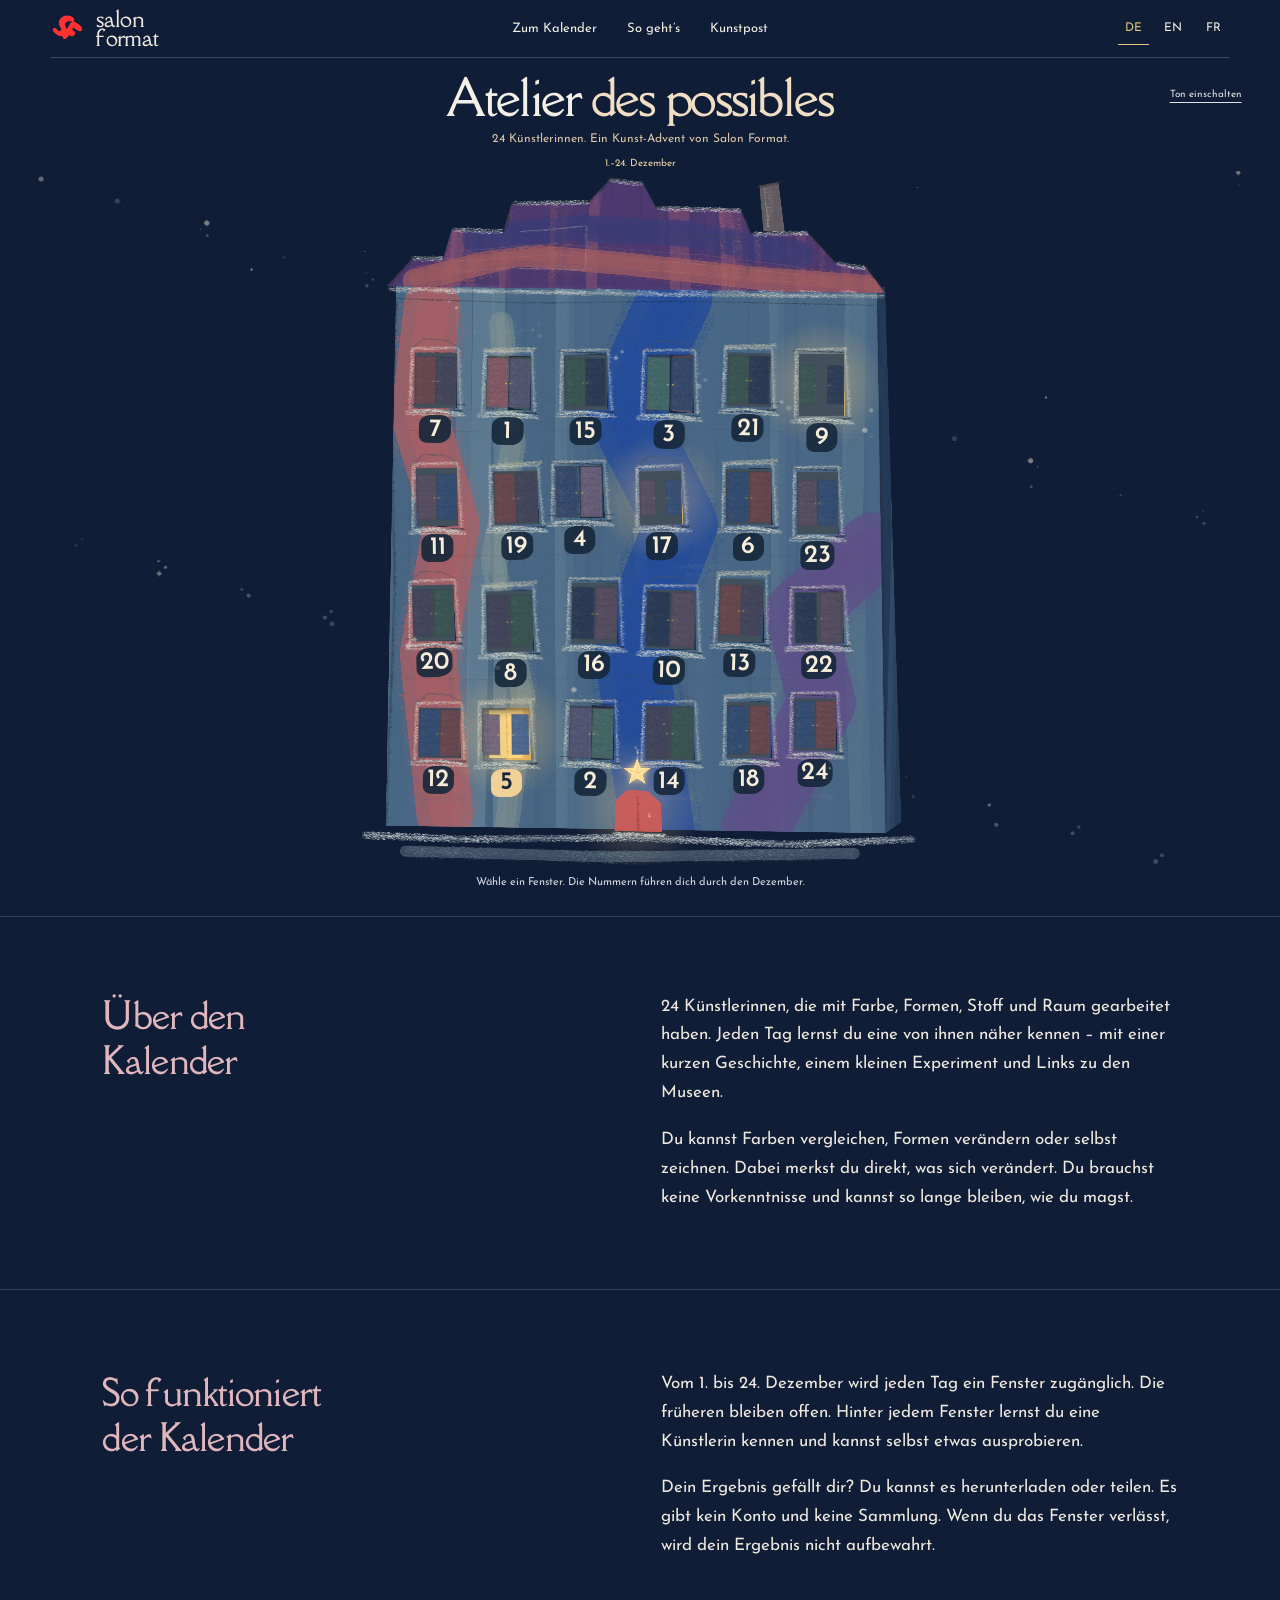
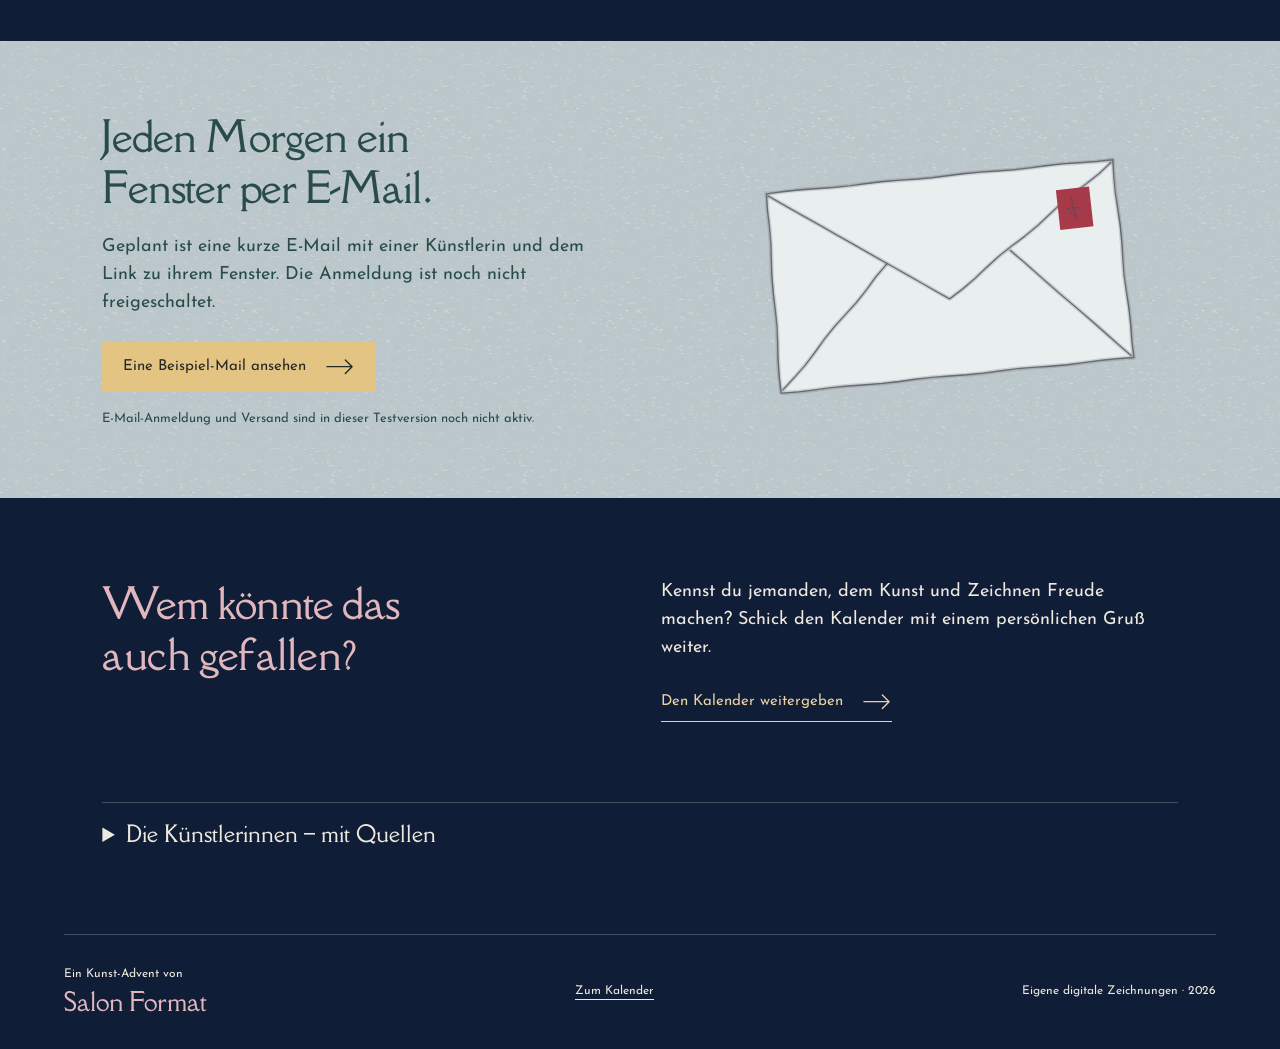
==== index.html @ 750ec4b9 "Integrate approved pastel December-night house into calendar" ====
<!doctype html>
<html lang="de"><head>
<meta charset="utf-8"><meta name="viewport" content="width=device-width,initial-scale=1">
<title>Atelier des possibles — Salon Format</title>
<meta name="description" content="24 Künstlerinnen, kurze Geschichten und kleine Experimente mit Farbe, Form und Raum. Der kostenlose Kunst-Advent von Salon Format.">
<meta property="og:type" content="website"><meta property="og:title" content="Atelier des possibles — ein Kunst-Advent von Salon Format"><meta property="og:description" content="24 Künstlerinnen, kleine Experimente und ein gezeichnetes Haus. Kostenlos und ohne Anmeldung."><meta property="og:url" content="https://salonformat.github.io/ADVENT-web/"><meta property="og:image" content="https://salonformat.github.io/ADVENT-web/assets/advent-share.png"><meta name="twitter:card" content="summary_large_image">
<meta name="theme-color" content="#101d36">
<link rel="preload" href="assets/della-respira.ttf" as="font" type="font/ttf" crossorigin>
<link rel="preload" href="assets/josefin-sans.ttf" as="font" type="font/ttf" crossorigin>
<link rel="icon" href="assets/salon-mark.png"><link rel="stylesheet" href="style.css?v=22">
<script src="artists.js?v=22" defer></script><script src="content.js?v=22" defer></script><script src="illustrations.js?v=22" defer></script><script src="exercises.js?v=22" defer></script><script src="atmosphere.js?v=22" defer></script><script src="night-house.js?v=22" defer></script><script src="app.js?v=22" defer></script>
<link rel="stylesheet" href="experience.css?v=22">
</head><body>
<a class="skip" href="#main">Zum Inhalt</a><header class="masthead"></header>
<main id="main"><noscript>Bitte aktiviere JavaScript, um die Türen zu öffnen. / Please enable JavaScript. / Veuillez activer JavaScript.</noscript></main>
<footer></footer><div class="toast" id="toast" role="status" aria-live="polite"></div>
</body></html>
---- style.css ----
@font-face{font-family:'Della Respira';src:url('assets/della-respira.ttf') format('truetype');font-display:swap;font-weight:400}@font-face{font-family:'Josefin Sans';src:url('assets/josefin-sans.ttf') format('truetype');font-display:swap;font-weight:400}@font-face{font-family:'Josefin Sans';src:url('assets/josefin-sans-semibold.ttf') format('truetype');font-display:swap;font-weight:600}
:root{--pine:#173d38;--snow:#f4f7f3;--ink:#242827;--pink:#efb8bf;--gold:#dfb856;--wine:#a73a49;--blue:#3731d4;--line:#b9cbc2;--display:'Della Respira',Georgia,serif;--sans:'Josefin Sans',sans-serif}*{box-sizing:border-box}html{scroll-behavior:smooth;scroll-padding-top:20px;scrollbar-color:var(--gold) var(--pine)}body{margin:0;background:var(--pine);color:var(--snow);font:400 18px/1.55 var(--sans)}::selection{background:var(--gold);color:var(--ink)}button,input,textarea,select{font:inherit}button,a,input,textarea,select{-webkit-tap-highlight-color:transparent}button{cursor:pointer;color:inherit;background:none;border:0}button:disabled{opacity:.35;cursor:default}a{color:inherit;text-underline-offset:5px}a:hover{text-decoration-thickness:2px}button:focus-visible,a:focus-visible,input:focus-visible,select:focus-visible,textarea:focus-visible{outline:3px solid var(--gold);outline-offset:5px}h1,h2,h3,p,figure{margin:0}h1,h2,h3{font-family:var(--display);font-weight:400}p+p{margin-top:18px}svg{display:block;max-width:100%}svg path{stroke-linecap:round;stroke-linejoin:round}[hidden]{display:none!important}.skip{position:fixed;top:-90px;z-index:9;background:var(--gold);color:var(--ink);padding:12px}.skip:focus{top:0}.masthead{margin:0 5%;padding:24px 0;display:grid;grid-template-columns:1fr auto 1fr;gap:30px;align-items:center;border-bottom:1px solid #adc4b44d}.brand{display:flex;align-items:center;gap:12px;text-decoration:none;width:max-content}.brand img{width:38px;height:40px;object-fit:contain}.brand span{font:24px/.85 var(--display);letter-spacing:-.03em}.masthead nav{display:flex;gap:30px;align-items:center}.masthead nav a{font-size:14px;text-decoration:none}.masthead nav a:hover{text-decoration:underline}.languages{justify-self:end;display:flex;gap:9px;align-items:center}.languages button{font-size:12px;padding:7px 5px;min-width:31px;border-bottom:1px solid transparent}.languages button[aria-pressed=true]{color:var(--gold);border-bottom-color:var(--gold)}.intro{max-width:1400px;margin:auto;padding:48px 7% 35px;display:grid;grid-template-columns:1.25fr 1fr;gap:12%;align-items:end}.intro h1{font-size:clamp(42px,5.5vw,77px);line-height:1.02;letter-spacing:-.035em}.intro h1 em{font-style:normal;color:var(--pink)}.subtitle{font-size:17px;margin-top:22px;color:var(--gold)}.invitation{max-width:400px;font-size:17px}.text-link{display:inline-flex;align-items:center;gap:20px;margin-top:20px;padding:8px 0;border-bottom:1px solid;text-decoration:none;font-size:15px}.text-link svg,.button svg{width:29px;fill:none;stroke:currentColor;stroke-width:1.4;flex-shrink:0}.calendar{max-width:1260px;margin:auto;padding:0 5%}.calendar-meta{display:flex;justify-content:space-between;gap:20px;font-size:13px;color:var(--snow);padding:16px 0 0}.calendar-meta p{color:var(--gold)}.house{padding-top:6px;max-width:1060px;margin:0 auto}.roof{width:100%;height:auto;position:relative;z-index:1;overflow:visible}.house-body{background:#dce7df;color:var(--ink);margin:-9px 1.55% 0;padding:26px 5% 34px;position:relative;border:1.4px solid #242827;border-radius:1px 3px 2px 1px;isolation:isolate}.house-body:before{content:'';position:absolute;inset:7px 6px;border:1px solid #2428278c;pointer-events:none;transform:rotate(.13deg);z-index:-1}.house-name{font:clamp(17px,2.5vw,29px) var(--display);width:fit-content;max-width:100%;text-align:center;margin:0 auto 35px;padding:8px 20px;color:var(--pine);border-top:1px solid var(--pine);border-bottom:1px solid var(--pine);transform:rotate(-.5deg);overflow-wrap:anywhere}.windows{display:grid;grid-template-columns:repeat(6,minmax(0,1fr));gap:30px 23px}.door{display:flex;flex-direction:column;align-items:center;text-decoration:none;min-width:0;transform:rotate(var(--tilt));color:var(--ink);padding:0 0 2px;transition:transform .3s cubic-bezier(.16,1,.3,1)}.door:hover{transform:rotate(0) translateY(-3px)}.door:focus-visible{outline-color:var(--wine);outline-offset:6px}.window-picture{display:block;position:relative;width:100%;aspect-ratio:160/180;isolation:isolate}.window-art{position:absolute;inset:16% 16% 23%;overflow:hidden;background:var(--snow)}.window-art>svg{width:100%;height:100%;object-fit:cover}.window-frame{position:absolute;inset:0;width:100%;height:100%;pointer-events:none}.door-number{display:flex;align-items:center;justify-content:center;min-width:46px;min-height:42px;padding:1px 10px;background:#fff;color:#173d38;font:600 31px/1 var(--sans);font-variant-numeric:lining-nums tabular-nums;border:1px solid var(--pine);border-radius:2px 4px 2px 3px;margin-top:2px;box-shadow:1px 2px 3px #173d3810}.door:hover .door-number{background:var(--gold)}.house-base{height:15px;margin:29px -5% -18px}.house-base>path{vector-effect:non-scaling-stroke}.house-caption{text-align:center;font-size:13px;margin:21px 0 0;color:#c8d8cd}.idea{display:grid;grid-template-columns:1fr 1.2fr;gap:12%;padding:75px 8%;max-width:1400px;margin:auto}.idea h2,.post-section h2,.share-section h2{font-size:clamp(29px,3.2vw,42px);line-height:1.25;letter-spacing:-.02em;max-width:16ch}.idea h2{color:var(--pink)}.idea>div{max-width:560px}.post-section{padding:60px 8%;display:grid;grid-template-columns:1.15fr 1fr;gap:9%;align-items:center;background:#e6ede7;color:var(--pine)}.post-section h2{max-width:20ch;margin-bottom:20px}.post-section p{max-width:510px}.post-section .small{margin-top:17px}.button{display:inline-flex;align-items:center;justify-content:center;gap:20px;padding:14px 20px;min-height:48px;background:var(--gold);color:var(--ink);font-size:15px;line-height:1.3;text-decoration:none;border:1px solid transparent;transition:background .2s}.button:hover{background:var(--pink)}.button.secondary{background:transparent;border-color:var(--pine);color:var(--pine)}.post-section .button{margin-top:25px}.post-drawing{transform:rotate(-5deg);max-width:420px;width:100%;justify-self:center;padding:10px}.share-section{display:grid;grid-template-columns:1fr 1.2fr;gap:12%;padding:70px 8%;max-width:1400px;margin:auto}.share-section h2{color:var(--pink)}.share-section>div{max-width:520px}.directory{margin:0 8% 65px;max-width:1200px}.directory summary{font:24px var(--display);cursor:pointer;padding:15px 0;border-top:1px solid #adc4b44d}.directory details>p{max-width:650px;font-size:15px;margin:20px 0}.directory ol{list-style:none;display:grid;grid-template-columns:repeat(3,minmax(0,1fr));padding:0;gap:10px 30px}.directory li a{display:flex;align-items:baseline;gap:14px;font-size:15px;text-decoration:none;padding:8px 0}.directory li span{color:var(--gold);min-width:22px}.directory li i{font-style:normal;color:var(--pink)}footer{border-top:1px solid #adc4b44d;margin:0 5%;padding:30px 0;display:flex;justify-content:space-between;gap:25px;align-items:center;font-size:12px}footer>div{flex-shrink:0}footer>div a{font:25px var(--display);text-decoration:none;color:var(--pink)}footer .independent{max-width:300px;font-size:12px;color:#ccdad1}.small{font-size:13px;line-height:1.5}.toast{position:absolute;width:1px;height:1px;overflow:hidden;clip-path:inset(50%)}#atelier,.mail-page,.share-page{background:var(--snow);color:var(--ink)}.back{display:inline-block;font-size:14px;padding:7px 0;border-bottom:1px solid;text-decoration:none;margin-bottom:32px;color:var(--pine)}.atelier-top{padding:30px 7% 40px;max-width:1400px;margin:auto}.artist-heading{display:grid;grid-template-columns:minmax(0,1fr) auto;gap:35px;align-items:center}.artist-heading h1{font-size:clamp(35px,4.9vw,65px);line-height:1.18;letter-spacing:-.03em;overflow-wrap:anywhere;max-width:20ch}.artist-date{color:var(--wine);font-size:14px;margin-bottom:14px}.day-mark{font:600 54px/1 var(--sans);color:var(--pine);font-variant-numeric:lining-nums;padding:14px;border:1px solid var(--pine);min-width:86px;min-height:86px;display:flex;align-items:center;justify-content:center}.artist-story{display:grid;grid-template-columns:1fr 1fr;gap:8%;padding:42px 8%;background:#e5ece6}.artist-story article{max-width:580px}.artist-story h2,.experiment h2{font-size:31px;line-height:1.3;margin-bottom:20px}.artist-story article>p{font-size:18px;line-height:1.6}.source-link{display:inline-block;font-size:13px;margin-top:23px;color:var(--pine)}.artist-story article .mak-note{font-size:12px;margin-top:15px;line-height:1.5;max-width:55ch}.artist-figure{align-self:center;min-width:0;max-width:520px}.artist-figure>div{width:100%}.artist-figure svg{display:block;width:100%;height:auto}.artist-figure figcaption{font-size:14px;padding-top:14px;line-height:1.45}.artist-figure figcaption span{display:block;font-size:12px;color:var(--pine);margin-top:6px}.experiment{padding:50px 8% 55px;display:grid;grid-template-columns:.8fr 1.2fr;gap:8%;max-width:1500px;margin:auto}.experiment-copy>p{max-width:460px}.experiment-copy .small{margin-top:26px;color:var(--pine)}.interactive{min-width:0}.exercise-stage{width:100%;position:relative;background:#edf2ef;overflow:hidden}.exercise-stage>svg{width:100%;height:auto}.exercise-stage svg text{pointer-events:none}.rhythm-grid,.stamp-grid{position:absolute;inset:0;display:grid;grid-template-columns:repeat(3,1fr);grid-template-rows:repeat(3,1fr)}.rhythm-grid button,.stamp-grid button{min-height:44px;background:transparent;position:relative}.rhythm-grid button:hover,.stamp-grid button:hover{background:#dfb85620}.rhythm-grid button:focus-visible,.stamp-grid button:focus-visible{outline:2px solid var(--pine);outline-offset:-4px}.stamp-grid button{cursor:crosshair}.exercise-controls{display:flex;flex-wrap:wrap;align-items:start;gap:17px 20px;margin-top:22px}.range-control{display:flex;flex-direction:column;width:100%;gap:6px;font-size:14px;line-height:1.4}.range-control>span{display:flex;justify-content:space-between;gap:10px}.range-control output{font-variant-numeric:tabular-nums}.range-control input{width:100%;accent-color:var(--pine);min-height:30px;margin:0;cursor:pointer}.select-control,.field-control{display:flex;flex-direction:column;gap:7px;flex:1 1 120px;min-width:0;font-size:14px}.select-control select,.field-control input{width:100%;min-height:43px;border:1px solid #9eafa4;background:#fff;color:var(--ink);padding:8px 10px;max-width:100%;border-radius:0;caret-color:var(--pine)}.field-control{flex-basis:100%}.check-control{display:flex;gap:10px;align-items:center;font-size:14px;line-height:1.35;min-height:35px}.check-control input{width:19px;height:19px;accent-color:var(--pine);flex-shrink:0}.swatches{display:flex;gap:13px;flex-wrap:wrap}.swatches button{background:var(--swatch);width:36px;height:36px;border:1px solid var(--ink);border-radius:50%}.swatches button[aria-pressed=true]{outline:2px solid var(--pine);outline-offset:4px}.small-button{font-size:14px;padding:9px 0;border-bottom:1px solid var(--pine);color:var(--pine);min-height:40px}.seams{display:grid;grid-template-columns:repeat(3,1fr);gap:9px 16px;width:100%}.memory-hidden{min-height:250px;aspect-ratio:4/3;display:flex;align-items:center;justify-content:center;background:var(--pine);color:var(--gold);font:80px var(--display)}.memory-question{border:0;padding:0;margin:0;width:100%;display:flex;gap:12px;flex-wrap:wrap}.memory-question legend{padding:15px 0;font-size:16px}.feedback{font-size:14px;color:var(--pine);width:100%;margin-top:10px}.room-controls{display:grid;grid-template-columns:repeat(4,1fr);width:100%;max-width:340px;gap:8px}.room-controls button{min-height:44px;border:1px solid var(--pine);background:#fff}.room-controls button[aria-pressed=true]{background:var(--gold)}.kitchen-order{width:100%}.kitchen-order>div{display:flex;align-items:center;gap:12px;padding:7px 0;border-bottom:1px solid var(--line);font-size:14px}.kitchen-order>div span{flex:1}.kitchen-order button{width:38px;height:35px;border:1px solid var(--line);color:var(--pine);font-size:19px}.story-output{padding:18px 22px;background:#fff;font:23px/1.5 var(--display);overflow-wrap:anywhere}.drawing-board{display:block;width:100%;height:auto;aspect-ratio:4/3;touch-action:none;cursor:crosshair}.line-count{font-variant-numeric:tabular-nums;font-size:14px}.result-actions{display:flex;flex-wrap:wrap;gap:12px;margin-top:28px;align-items:center}.reset-button{font-size:13px;text-decoration:underline;text-underline-offset:5px;min-height:40px;padding:4px 0;color:var(--pine)}.work-status{font-size:14px;line-height:1.5;min-height:22px;margin-top:15px;color:var(--wine)}.share-fallback{padding-top:18px;border-top:1px solid var(--line);font-size:14px}.share-fallback input{display:block;width:100%;padding:10px;background:#fff;border:1px solid var(--line);font-size:13px;margin-top:15px;color:var(--pine)}.atelier-end{margin:0 8%;padding:25px 0 40px;border-top:1px solid var(--line);display:flex;align-items:center;justify-content:space-between;gap:20px;font-size:14px;color:var(--pine)}.mail-page,.share-page{padding:35px 8% 65px;min-height:70vh}.mail-page>h1,.share-page>h1{font-size:clamp(34px,4vw,52px);line-height:1.2;max-width:21ch;margin-bottom:25px}.mail-paper{max-width:640px;margin:35px auto;padding:40px;background:white;border:1px solid var(--line)}.mail-brand{font:25px var(--display);color:var(--pine)}.mail-date{font-size:13px;color:var(--wine);margin-top:23px}.mail-paper h2{font-size:30px;line-height:1.3;margin:20px 0}.mail-art{max-width:280px;margin:25px auto}.mail-art svg{width:100%;height:auto}.mail-paper .button{margin:25px 0}.mail-paper .small{border-top:1px solid var(--line);padding-top:20px;margin-top:25px}.flow-note{max-width:640px;margin:20px auto}.share-form{max-width:680px;margin-top:30px}.share-form label{display:block;margin-bottom:10px}.share-form textarea{display:block;width:100%;min-height:180px;resize:vertical;padding:18px;background:#fff;border:1px solid var(--line);border-radius:0;caret-color:var(--pine);color:var(--ink)}.share-form .button{margin-top:22px}.share-form .small{margin-top:18px}
@media(min-width:1600px){.intro{padding-top:60px}.windows{gap:36px 30px}}
@media(max-width:950px){.masthead{gap:20px}.masthead nav{gap:20px}.intro{gap:8%;padding-left:6%;padding-right:6%}.intro h1{font-size:58px}.windows{gap:22px 16px}.house-body{padding-left:4%;padding-right:4%}.house-name{margin-bottom:26px}.door-number{font-size:29px;min-height:40px;min-width:43px}.artist-story,.experiment{gap:6%;padding-left:6%;padding-right:6%}.artist-story h2,.experiment h2{font-size:28px}.idea,.share-section{gap:8%;padding-left:7%;padding-right:7%}.directory ol{grid-template-columns:repeat(2,minmax(0,1fr))}.artist-heading h1{font-size:47px}}
@media(max-width:650px){body{font-size:17px}.masthead{margin:0 5%;padding:21px 0;grid-template-columns:1fr auto;gap:18px}.masthead nav{grid-column:1/-1;grid-row:2;justify-content:space-between;gap:15px}.masthead nav a{font-size:14px}.languages{grid-column:2;grid-row:1}.brand span{font-size:22px}.brand img{width:32px;height:34px}.intro{padding:34px 6% 22px;grid-template-columns:1fr;gap:23px}.intro h1{font-size:49px;line-height:1.06}.subtitle{font-size:16px;line-height:1.5;margin-top:18px}.invitation{font-size:16px;max-width:100%}.text-link{font-size:14px;margin-top:14px}.calendar{padding:0 3%}.calendar-meta{padding:15px 3% 8px;flex-direction:column;gap:4px;font-size:12px}.house-body{padding:20px 4% 25px;margin-top:-6px}.house-name{font-size:18px;padding:8px 7px;margin-bottom:27px}.windows{grid-template-columns:repeat(4,minmax(0,1fr));gap:23px 14px}.door-number{font-size:29px;min-width:43px;min-height:40px;padding:2px 7px}.window-picture{aspect-ratio:150/180}.house-body:before{inset:5px 4px}.house-caption{font-size:12px;margin:20px 6% 0}.house-base{margin-top:25px}.idea,.share-section,.post-section{grid-template-columns:1fr;padding:43px 7%;gap:26px}.idea h2,.post-section h2,.share-section h2{font-size:31px;max-width:20ch}.post-drawing{width:76%;max-width:300px}.directory{margin:0 7% 45px}.directory summary{font-size:21px;line-height:1.4}.directory ol{grid-template-columns:1fr;gap:2px}.directory li a{font-size:15px}.directory li span{font-size:14px}footer{align-items:start;flex-wrap:wrap;padding:25px 0;font-size:12px;gap:20px}footer .independent{max-width:100%}.atelier-top{padding:25px 7% 30px}.artist-heading{gap:20px;align-items:start}.artist-heading h1{font-size:35px;line-height:1.2}.artist-date{font-size:12px;line-height:1.5;margin-bottom:12px}.day-mark{font-size:30px;min-width:51px;min-height:51px;padding:8px}.back{margin-bottom:28px;font-size:13px}.artist-story{grid-template-columns:1fr;padding:32px 7%;gap:29px}.artist-story h2,.experiment h2{font-size:27px}.artist-story article>p{font-size:17px;line-height:1.6}.artist-figure{max-width:430px;width:100%;justify-self:center}.artist-figure figcaption{font-size:13px}.experiment{grid-template-columns:1fr;padding:35px 7%;gap:28px}.experiment-copy .small{margin-top:18px}.result-actions{gap:12px}.result-actions .button{flex:1 1 130px;font-size:14px;padding:13px 12px;min-height:48px}.reset-button{flex-basis:100%;text-align:left}.seams{gap:6px 12px}.seams .check-control{font-size:13px}.atelier-end{margin:0 7%;font-size:13px;gap:15px}.artist-story :focus-visible,.experiment :focus-visible,.mail-page :focus-visible,.share-page :focus-visible{outline-color:var(--pine)}.mail-page,.share-page{padding:26px 7% 45px}.mail-page>h1,.share-page>h1{font-size:33px}.mail-paper{padding:25px 22px}.mail-paper h2{font-size:27px}.mail-paper p{font-size:16px}.mail-paper .small,.flow-note.small{font-size:12px}.flow-note{font-size:15px}.small{font-size:13px}}
@media(max-width:360px){.windows{gap:20px 8px}.door-number{min-width:39px;font-size:27px}.intro h1{font-size:44px}.house-name{font-size:16px}.artist-heading{gap:12px}.artist-heading h1{font-size:31px}}
@media(prefers-reduced-motion:reduce){html{scroll-behavior:auto}*,*:before,*:after{transition:none!important;animation:none!important}}

.preview-toggle{display:inline-block;font-size:12px;margin-top:12px;color:#e1c87d}.preview-controls{display:flex;flex-wrap:wrap;align-items:center;gap:12px 24px;padding:16px 0;font-size:13px;color:var(--gold)}.preview-controls label{display:flex;align-items:center;gap:12px}.preview-controls select{padding:6px 10px;background:var(--snow);color:var(--pine);border:1px solid var(--gold)}.door.locked:hover{transform:rotate(var(--tilt))}.door.locked .door-number{background:#eaf0e9}.window-light{position:absolute;width:6px;height:6px;bottom:11%;left:48%;background:var(--gold);border:1px solid #72552d;border-radius:50%}.door.available:hover .window-art{box-shadow:0 5px 14px #dfb85670}.door.opened .window-art{background:#f8edc8}.source-details{margin-top:24px;font-size:14px;color:var(--pine)}.source-details summary{cursor:pointer;text-decoration:underline;text-underline-offset:5px}.source-details p{margin-top:14px}.source-details .source-link{margin-top:12px}.why{padding-bottom:15px}.masthead nav{flex-wrap:wrap}.house-name:before,.house-name:after{content:'✧';font-size:.7em;color:#7e5d25;display:inline-block;margin:0 10px}.available .door-number{border-bottom:3px solid #a57a34}

::view-transition-old(root){animation:atelier-out .16s ease-in both}::view-transition-new(root){animation:atelier-in .42s cubic-bezier(.16,1,.3,1) both}@keyframes atelier-out{to{opacity:0}}@keyframes atelier-in{from{opacity:0;clip-path:inset(2% 0 0)}to{opacity:1;clip-path:inset(0)}}

.artist-story{display:block;padding-top:32px;padding-bottom:32px}.artist-story article{max-width:76ch}.artist-story article>p{max-width:70ch}.drawing-credit{color:var(--pine);margin-top:12px;max-width:60ch}.experiment{padding-top:40px}

.house-name:before,.house-name:after{content:none}
---- experience.css ----
/* The winter paper theatre: original linework, a single inhabited house, a quiet night. */
:root{--night:#142f34;--pine:#173d38;--snow:#f3f3ea;--night-text:#e9e9df;--gold:#e4c17d;--pink:#d6b0bc}
body{background:var(--night);color:var(--night-text)}.masthead{position:relative;z-index:3;padding:20px 0;margin:0 4%;border-bottom-color:#bdcdc22b;grid-template-columns:1fr auto 1fr}.brand img{width:33px;height:35px}.brand span{font-size:22px}.masthead nav a{font-size:13px}.languages button{font-size:12px}.experience-cover{position:relative;display:grid;grid-template-columns:minmax(270px,.8fr) minmax(0,1.55fr);align-items:center;max-width:1600px;margin:0 auto;min-height:calc(100svh - 83px);padding:14px 4% 25px;isolation:isolate}.experience-cover:before{content:'';position:absolute;inset:0 -4vw;z-index:-2;pointer-events:none;background:radial-gradient(ellipse at 72% 66%,#788b6b24 0,transparent 58%),linear-gradient(180deg,#142f34,#142f34 70%,#1b393c)}.intro{display:block;margin:0;padding:0 0 0 4%;align-self:center;max-width:430px;position:relative;z-index:2}.intro h1{font-size:clamp(43px,4.7vw,72px);line-height:1.15;letter-spacing:-.035em}.intro h1 em{color:var(--pink)}.subtitle{font-size:17px;line-height:1.5;color:var(--gold);max-width:26ch;margin-top:25px}.invitation{font-size:16px;line-height:1.65;max-width:30ch;margin-top:25px}.intro .text-link{font-size:14px;color:var(--snow);gap:15px;line-height:1.4;margin-top:24px;padding-bottom:10px}.cover-note{font-size:11px;line-height:1.6;color:#bacdc6;margin-top:22px!important;max-width:30ch}.cover-controls{display:flex;flex-wrap:wrap;gap:12px 20px;margin-top:52px}.cover-controls button{font-size:11px;padding:8px 0;text-decoration:underline;text-underline-offset:5px;color:#c5d5ca;min-height:36px}.cover-controls button:hover{color:var(--gold)}.calendar{width:100%;padding:0;max-width:none;margin:0;min-width:0;position:relative}.calendar-meta{font-size:11px;justify-content:center;gap:13px;padding:5px 10px 0;position:relative;z-index:2;flex-wrap:wrap}.calendar-meta span{color:var(--gold)}.calendar-meta p{color:#c5d4ca;max-width:40ch}.scene-stage{position:relative;isolation:isolate;padding:25px 11% 50px;perspective:1600px;overflow:clip;min-height:490px}.night-sky{position:absolute;inset:0;z-index:-3;pointer-events:none}.sky-ornaments{width:100%;height:100%;object-fit:contain}.house-plane{position:relative;z-index:0;transform-origin:50% 75%;transition:transform .75s cubic-bezier(.16,1,.3,1)}.house{width:100%;max-width:560px;padding:0;margin:0 auto;filter:drop-shadow(12px 20px 18px #041e2760)}.roof{height:auto;position:relative;z-index:2}.house-body{background:#d9e2d9;padding:13px 5.5% 0;margin:-10px 1.55% 0;box-shadow:inset 12px 0 20px #173d3817,inset -4px 0 0 #81988b;overflow:visible}.house-body:before{inset:5px 5px 0;z-index:-1;border-color:#243f3777}.house-name{font-size:clamp(15px,1.55vw,22px);line-height:1.4;padding:5px 7px;margin-bottom:20px;letter-spacing:-.025em;max-width:100%;border-color:#294d4470}.windows{grid-template-columns:repeat(6,minmax(0,1fr));gap:15px 14px}.door{transition:transform .3s ease;perspective:500px;padding-bottom:1px}.door:hover{transform:rotate(0)}.window-picture{aspect-ratio:160/175;perspective:450px}.window-recess{position:absolute;inset:15% 15% 23%;display:block;background:#e9bd73;box-shadow:inset 3px 4px 5px #3b332c80;perspective:450px;overflow:visible}.window-art{inset:0;background:radial-gradient(ellipse at 50% 75%,#f2d79e,#bd8b57);overflow:hidden;box-shadow:inset 0 2px 7px #34372d70}.window-art>svg{width:100%;height:100%;object-fit:cover}.shutter{position:absolute;top:0;bottom:0;width:50%;display:block;backface-visibility:hidden;transition:transform .65s cubic-bezier(.16,1,.3,1);transform-style:preserve-3d;z-index:2}.shutter svg{height:100%;width:100%}.shutter-left{left:0;transform-origin:0 50%}.shutter-right{right:0;transform-origin:100% 50%}.door.available:hover .shutter-left,.door.available:focus-visible .shutter-left{transform:rotateY(-24deg)}.door.available:hover .shutter-right,.door.available:focus-visible .shutter-right{transform:rotateY(24deg)}.door.opened .shutter-left{transform:rotateY(-108deg)}.door.opened .shutter-right{transform:rotateY(108deg)}.door.opened:hover .shutter-left{transform:rotateY(-112deg)}.door.opened:hover .shutter-right{transform:rotateY(112deg)}.door.available:hover .window-art{box-shadow:inset 0 2px 6px #34372d50}.door-number{font-size:26px;line-height:1;min-width:36px;min-height:32px;padding:2px 6px;background:#edf0e7;margin-top:0;border-color:#315147;border-width:.8px;box-shadow:none}.door.locked .door-number{background:#dce5dc;color:#315147}.door.available .door-number{border-bottom:2px solid #ae8650}.door.today .door-number{background:#e8c88c;color:#203a34;border-color:#203a34}.door:hover .door-number{background:#e8c88c}.house-entrance{width:100%;height:auto;margin-top:12px}.house-base{height:7px;margin:0 -5% -3px;width:110%;max-width:110%}.house-caption{font-size:11px;line-height:1.4;margin:0 11%;color:#c0d1c6;text-align:center}.winter-ground{position:absolute;bottom:14px;left:0;right:0;height:90px;z-index:-1;pointer-events:none}.winter-ground svg{width:100%;height:100%}.winter-tree{position:absolute;z-index:1;bottom:18px;left:1.5%;width:18%;max-width:128px;height:auto;pointer-events:none;filter:drop-shadow(4px 7px 4px #172e3140)}.snowfall{position:absolute;inset:0;width:100%;height:100%;pointer-events:none;z-index:2;opacity:.65}.preview-toggle{display:block;width:max-content;margin:16px auto 0;font-size:10px;color:#bdcfc4}.preview-controls{justify-content:center;font-size:11px;padding:12px 6% 0;gap:8px 17px;margin:0}.preview-controls select{min-height:30px;font-size:12px;padding:3px 8px;background:#cfded3}.preview-controls strong{font-weight:400;color:#e8c88c}.idea{padding:80px 8%;border-top:1px solid #adc4b42b;gap:12%}.idea.why{padding-top:76px;padding-bottom:76px}.idea h2{font-size:36px;max-width:14ch}.idea p{font-size:17px;line-height:1.7}.post-section{background:#dce5db;padding-top:70px;padding-bottom:70px}.share-section{padding-top:80px;padding-bottom:80px}.directory{margin-bottom:70px}.directory summary{font-size:22px}.artist-story{background:#e2e8df;padding:30px 7%}.artist-story article{max-width:76ch}.artist-story h2{font-size:27px;margin-bottom:14px}.artist-story article>p{font-size:17px;line-height:1.7}.atelier-top{padding-top:24px;padding-bottom:29px}.artist-heading h1{font-size:clamp(35px,4.7vw,64px)}.artist-date{font-size:12px}.day-mark{font-size:42px;min-height:68px;min-width:68px}.experiment{padding:42px 7% 52px;grid-template-columns:.8fr 1.2fr;gap:9%}.experiment h2{font-size:29px}.exercise-stage{border:1px solid #98ad9d66;background:#edf1e9}.source-details{margin-top:17px}.entrance-layer{position:fixed;inset:0;z-index:100;pointer-events:none;isolation:isolate}.entrance-shade{position:absolute;inset:0;background:#102c32f5;opacity:0}.entrance-window{position:absolute;transform-origin:center;perspective:500px;background:#e8c88c;box-shadow:0 12px 40px #091e2960;border:1px solid #d6bd87}.entrance-art{position:absolute;inset:0;overflow:hidden}.entrance-art svg{width:100%;height:100%;object-fit:cover}.entering-room{cursor:progress}.entering-room .scene-stage{pointer-events:none}::view-transition-old(root),::view-transition-new(root){animation:none}
@media(min-width:1500px){.house{max-width:610px}.scene-stage{padding-top:20px;padding-bottom:65px}.intro{max-width:470px}.intro h1{font-size:77px}.winter-tree{max-width:145px}.experience-cover{padding-top:20px;padding-bottom:35px}}
@media(min-width:901px) and (max-height:800px){.house{max-width:470px}.scene-stage{padding-top:10px;padding-bottom:43px}.house-name{margin-bottom:13px;font-size:17px}.windows{gap:10px 13px}.door-number{font-size:24px;min-height:28px;min-width:32px}.house-body{padding-top:10px}.experience-cover{padding-top:12px;padding-bottom:18px}.cover-controls{margin-top:30px}.winter-tree{max-width:100px}.calendar-meta{font-size:10px}.intro h1{font-size:clamp(43px,4.6vw,64px)}}
@media(max-width:1100px) and (min-width:901px){.experience-cover{grid-template-columns:.85fr 1.4fr;padding-left:3%;padding-right:3%}.intro{padding-left:3%}.intro h1{font-size:48px}.scene-stage{padding-left:7%;padding-right:7%}.windows{gap:12px 9px}.door-number{font-size:24px}.house-name{font-size:17px}.invitation{font-size:15px}.cover-note{font-size:10px}.winter-tree{left:0;width:16%}}
@media(max-width:900px){.experience-cover{display:block;padding:35px 0 25px;min-height:0}.intro{padding:0 7%;max-width:650px;margin:0 auto}.intro h1{font-size:clamp(44px,7.8vw,67px);line-height:1.1}.intro h1 br{display:none}.intro h1 em{display:block}.subtitle{max-width:100%;margin-top:20px;font-size:16px}.invitation{max-width:43ch;margin-top:17px;font-size:16px;line-height:1.6}.intro .text-link{margin-top:16px}.cover-note{max-width:100%;margin-top:15px!important}.cover-controls{margin-top:18px;gap:20px}.calendar{margin-top:30px}.calendar-meta{font-size:11px;padding:0 7%;justify-content:flex-start;gap:6px 15px;max-width:650px;margin:auto}.scene-stage{padding:12px 10% 50px;max-width:760px;margin:auto;min-height:0}.house{max-width:540px}.house-name{font-size:20px}.winter-tree{max-width:115px;left:2%}.preview-controls{padding-top:16px}.idea,.idea.why{padding:50px 7%;gap:28px}.idea h2{font-size:32px}.idea p{font-size:16px}.house-caption{margin:0 8%;font-size:11px}.masthead nav{gap:22px}.masthead nav a{font-size:12px}.experiment{gap:7%}}
@media(max-width:650px){.masthead{padding:18px 0;gap:18px;grid-template-columns:1fr auto}.masthead nav{margin-top:4px;justify-content:flex-start;gap:24px}.masthead nav a{font-size:12px}.brand span{font-size:21px}.experience-cover{padding-top:29px}.intro h1{font-size:45px;max-width:12ch;line-height:1.1}.subtitle{font-size:15px;max-width:28ch}.invitation{font-size:15px;margin-top:17px}.cover-controls{gap:22px;margin-top:16px}.cover-controls button{font-size:11px}.calendar{margin-top:27px}.calendar-meta{font-size:10px;gap:4px;flex-direction:column}.scene-stage{padding:8px 6.5% 43px}.house{max-width:440px}.house-name{font-size:17px;padding:5px 0;margin-bottom:18px}.house-body{padding:14px 4.5% 0;margin-top:-6px}.windows{grid-template-columns:repeat(4,minmax(0,1fr));gap:18px 14px}.window-picture{aspect-ratio:160/165}.door-number{font-size:27px;min-width:36px;min-height:32px;margin-top:1px}.house-entrance{margin-top:14px}.house-caption{font-size:10px;max-width:32ch;margin:0 auto}.winter-tree{left:0;width:16%;max-width:75px;bottom:16px}.winter-ground{height:67px;bottom:12px}.sky-ornaments{object-fit:cover;opacity:.75}.snowfall{opacity:.5}.preview-toggle{margin-top:15px;font-size:10px}.preview-controls{gap:8px 15px;padding:15px 7% 0}.idea,.idea.why{display:block;padding:44px 7%}.idea h2{font-size:29px;max-width:100%;margin-bottom:24px}.idea p{font-size:16px}.post-section,.share-section{padding:44px 7%}.post-section h2,.share-section h2{font-size:29px}.directory{margin-bottom:45px}.artist-heading h1{font-size:35px}.day-mark{font-size:30px;min-height:49px;min-width:49px}.artist-story{padding:27px 7%}.artist-story h2{font-size:25px}.artist-story article>p{font-size:16px;line-height:1.7}.experiment{display:grid;grid-template-columns:1fr;padding:31px 7% 42px;gap:26px}.experiment-copy>p{font-size:16px}.experiment h2{font-size:26px}.source-details{font-size:13px}.atelier-top{padding:24px 7% 28px}.drawing-credit{font-size:11px}.result-actions{margin-top:20px}.back{margin-bottom:24px}}
@media(max-width:360px){.intro h1{font-size:40px}.scene-stage{padding-left:5%;padding-right:5%}.windows{gap:17px 10px}.house-name{font-size:15px}.door-number{font-size:25px}}
@media(prefers-reduced-motion:reduce){.house-plane,.shutter{transition:none!important}.snowfall{opacity:.25}.door.available:hover .shutter-left,.door.available:focus-visible .shutter-left,.door.available:hover .shutter-right,.door.available:focus-visible .shutter-right{transform:none}.door.opened .shutter-left{transform:rotateY(-108deg)}.door.opened .shutter-right{transform:rotateY(108deg)}}.motion-paused .house-plane,.motion-paused .shutter{transition:none}.motion-paused .door:hover{transform:rotate(var(--tilt))}
/* Two slow invitations at the current day, then a steady lit plaque. */
.door.today .door-number{animation:today-light 1.8s ease-in-out 2}@keyframes today-light{0%,100%{background:#e8c88c}50%{background:#fff1cb}}.motion-paused .door.today .door-number{animation:none}@media(prefers-reduced-motion:reduce){.door.today .door-number{animation:none}}
.experience-cover:before{left:0;right:0}.door.locked .window-art{background:#263e3b}.door.locked .window-recess{background:#263e3b}
@media(min-width:901px) and (max-height:800px){.house{max-width:450px}.window-picture{aspect-ratio:160/135}.house-name{line-height:1.1;padding:4px 5px;margin-bottom:13px}.house-entrance{height:30px;margin-top:10px}.scene-stage{padding-top:0;padding-bottom:31px}.house-body{padding-top:10px}.calendar-meta{padding-top:0}.experience-cover{padding-top:9px;padding-bottom:14px}.cover-controls{margin-top:25px}.intro .invitation{margin-top:22px}.intro .subtitle{margin-top:20px}}

.facade-star{position:absolute;top:-2px;width:25px;height:48px;pointer-events:none}.star-left{left:9%}.star-right{right:9%;height:40px}@media(max-width:650px){.facade-star{width:20px;height:43px;top:-1px}.star-left{left:7%}.star-right{right:7%;height:37px}}
/* One facade, three continuous folds. The colour is part of the paper architecture. */
.scene-stage{perspective:1500px;overflow:visible}.house-plane{transform:perspective(1500px) rotateY(-5deg) rotateX(2deg);transform-origin:50% 70%}.house{filter:drop-shadow(18px 24px 14px #071d2b70)}.house-body{background:#e4e9df;box-shadow:inset -4px 0 0 #83958b;padding-left:4%;padding-right:4%}.windows{display:grid;grid-template-columns:repeat(3,minmax(0,1fr));gap:0;perspective:1100px;position:relative}.facade-leaf{position:relative;min-width:0;background:#e4e9df;transform-style:preserve-3d;padding:7px 7px 12px}.leaf-0{transform:rotateY(-10deg);transform-origin:right center;border-right:1px solid #50695788}.leaf-1{background:#e9ece4;box-shadow:inset 4px 0 9px #1838311a}.leaf-2{transform:rotateY(12deg);transform-origin:left center;border-left:1px solid #50695788;box-shadow:inset 7px 0 11px #18383119}.leaf-windows{display:grid;grid-template-columns:repeat(2,minmax(0,1fr));gap:16px 13px;position:relative;z-index:1}.facade-wash{position:absolute;inset:0;width:100%;height:100%;z-index:0;pointer-events:none}.window-recess{inset:15% 15% 23%;background:#e9bd73}.shutter svg{filter:none}.door-number{background:#f5f5ec;color:#193e33!important;border-color:#315147!important;font-size:26px}.door.today .door-number{background:#ebc984}.door.locked .door-number{color:#315147!important}.window-picture{aspect-ratio:160/180}.house-name{background:#edf0e6;position:relative;padding-left:12px;padding-right:12px}.house-entrance{margin-top:7px}.winter-ground{height:85px;left:7%;right:7%;bottom:18px}.scene-stage:after{content:'';position:absolute;left:17%;right:15%;bottom:42px;height:28px;background:#071e29;filter:blur(18px);opacity:.35;z-index:-1}.entrance-window{overflow:visible;transform-style:preserve-3d}.entrance-art{border:1px solid #aeb9a9;backface-visibility:hidden}.room-wing{position:absolute;top:0;height:100%;width:32%;background:#e0e6db;border:1px solid #879c89;backface-visibility:hidden}.room-left{right:100%;transform-origin:right center;background:linear-gradient(90deg,#b9c7b8,#e8e9db)}.room-right{left:100%;transform-origin:left center;background:linear-gradient(90deg,#e3e4d5,#a6b8aa)}.room-floor{position:absolute;top:100%;left:-15%;width:130%;height:35%;transform-origin:center top;background:#d7c3b6;border:1px solid #8f9e8c;backface-visibility:hidden}.entrance-window>.shutter{z-index:3}.facade-star{z-index:3}.calendar-meta,.house-caption,.preview-controls,.preview-toggle{position:relative;z-index:3}
@media(min-width:901px) and (max-height:800px){.house{max-width:450px}.window-picture{aspect-ratio:160/155}.leaf-windows{gap:10px 9px}.facade-leaf{padding:4px 5px 7px}.door-number{font-size:24px}.house-name{margin-bottom:8px}.house-entrance{height:27px;margin-top:6px}.scene-stage{padding-bottom:28px}.house-body{padding-top:8px}}
@media(max-width:900px){.house-plane{transform:perspective(1500px) rotateY(-3deg)}.leaf-windows{gap:16px 13px}}
@media(max-width:650px){.scene-stage{overflow:clip;padding-left:6%;padding-right:6%}.windows{grid-template-columns:repeat(4,minmax(0,1fr));gap:17px 13px;background:#e3e8de}.facade-leaf,.leaf-windows{display:contents}.facade-wash{display:none}.windows:before{content:'';position:absolute;inset:0;background:linear-gradient(90deg,#d5a5b3 0 25%,#e3e8de 25% 50%,#3847ac 50% 75%,#e3e8de 75%);opacity:.6;z-index:0;pointer-events:none}.door{position:relative;z-index:1}.window-picture{aspect-ratio:160/180}.door-number{font-size:27px}.house-body{padding-left:4.5%;padding-right:4.5%}.house-plane{transform:none}.house{filter:drop-shadow(8px 14px 10px #071d2b60)}.winter-ground{left:0;right:0;bottom:17px;height:55px}.scene-stage:after{bottom:40px}.house-name{margin-bottom:17px}}
@media(prefers-reduced-motion:reduce){.house-plane{transform:none}}

.mobile-facade-wash{display:none}@media(max-width:650px){.windows:before{content:none}.mobile-facade-wash{display:block;position:absolute;inset:0;width:100%;height:100%;z-index:0;pointer-events:none}}
/* Keep the paper object in view in the desktop app's narrow side panel. */
@media(min-width:651px) and (max-width:900px){.experience-cover{display:grid;grid-template-columns:minmax(210px,.8fr) minmax(0,1.5fr);gap:10px;align-items:center;padding:20px 4% 25px;min-height:calc(100svh - 79px)}.intro{padding:0;max-width:100%;margin:0}.intro h1{font-size:42px;line-height:1.13}.intro h1 br{display:block}.intro h1 em{display:block}.intro .subtitle{font-size:14px;line-height:1.5;margin-top:20px;max-width:23ch}.intro .invitation{font-size:14px;line-height:1.6;margin-top:20px;max-width:25ch}.intro .text-link{font-size:12px;gap:10px;line-height:1.45;margin-top:18px}.intro .text-link svg{width:23px}.cover-note{font-size:10px;margin-top:17px!important}.cover-controls{gap:5px 16px;margin-top:25px}.cover-controls button{font-size:10px}.calendar{margin-top:0}.calendar-meta{font-size:9px;line-height:1.5;padding:0;justify-content:center;max-width:100%;gap:3px 10px}.scene-stage{padding:0 2% 25px}.house{max-width:440px}.house-name{font-size:15px;padding:4px 7px;line-height:1.1;margin-bottom:8px}.house-body{padding-top:9px}.leaf-windows{gap:11px 7px}.facade-leaf{padding:4px 4px 7px}.window-picture{aspect-ratio:160/160}.door-number{font-size:24px;min-width:31px;min-height:29px;padding:2px 4px}.house-entrance{height:28px;margin-top:7px}.house-caption{font-size:10px;margin:0 4%;max-width:100%}.winter-ground{left:0;right:0;height:55px;bottom:17px}.facade-star{width:19px;height:37px}.star-right{height:32px}.preview-controls{font-size:10px;padding:12px 0 0;gap:7px 10px}.preview-toggle{font-size:10px;margin-top:12px}}
/* The opened paper object remains the setting for its text and activity. */
.atelier-setting{background:var(--night);padding:26px 4% 55px;overflow:clip}.atelier-setting #atelier{position:relative;max-width:1250px;margin:0 auto;background:#edf0e7;box-shadow:12px 20px 30px #061e2855;isolation:isolate}.atelier-setting #atelier:before,.atelier-setting #atelier:after{content:'';position:absolute;top:9px;bottom:9px;width:16px;background:#bfcbbc;border:1px solid #879b89;z-index:-1}.atelier-setting #atelier:before{right:100%;transform:skewY(-18deg);transform-origin:right}.atelier-setting #atelier:after{left:100%;transform:skewY(18deg);transform-origin:left}.atelier-top{padding:24px 4% 22px}.atelier-top .back{margin-bottom:18px}.artist-heading h1{font-size:clamp(30px,3.6vw,49px)}.artist-date{margin-bottom:10px}.day-mark{font-size:34px;min-height:55px;min-width:55px}.room-content{display:grid;grid-template-columns:minmax(0,.85fr) minmax(0,1.15fr);grid-template-rows:auto 1fr;gap:25px 6%;padding:26px 4% 35px;border-top:1px solid #b5c4b8}.room-content .artist-story{grid-column:1;grid-row:1;background:transparent;padding:0}.room-content .artist-story h2{font-size:25px}.room-content .artist-story article>p{font-size:16px;line-height:1.65}.room-content .experiment{display:contents}.room-content .experiment-copy{grid-column:1;grid-row:2;align-self:start}.room-content .experiment-copy h2{font-size:23px;margin-bottom:15px}.room-content .experiment-copy>p{font-size:16px;line-height:1.6}.room-content .experiment-copy .small{font-size:11px;margin-top:19px}.room-content .interactive{grid-column:2;grid-row:1/3;align-self:start}.room-content .source-details{font-size:12px}.room-content .artist-story .mak-note{font-size:11px}.room-content .exercise-stage{background:#e7ece1}.room-content .result-actions .button{font-size:13px;padding:12px 15px;min-height:43px}.atelier-end{margin-left:4%;margin-right:4%}.room-handoff .interactive{animation:room-tools-in .7s ease both}@keyframes room-tools-in{from{opacity:.4}to{opacity:1}}
.intro h1{font-size:clamp(57px,6.1vw,88px);line-height:1.04;letter-spacing:-.04em}.intro h1 em{display:block}.intro{max-width:460px}.intro .subtitle{margin-top:30px}.intro .invitation{margin-top:24px}
@media(min-width:1500px){.intro h1{font-size:90px}.intro{max-width:490px}}
@media(min-width:901px) and (max-height:800px){.intro h1{font-size:clamp(56px,5.7vw,77px)}.intro .subtitle{margin-top:24px}.intro .invitation{margin-top:19px}.cover-controls{margin-top:21px}}
@media(min-width:651px) and (max-width:900px){.intro h1{font-size:54px;line-height:1.03}.intro .subtitle{margin-top:23px}.intro .invitation{margin-top:18px}.atelier-setting{padding-left:3%;padding-right:3%}.room-content{gap:24px 5%}.room-content .artist-story h2{font-size:23px}.room-content .artist-story article>p,.room-content .experiment-copy>p{font-size:15px}.artist-heading h1{font-size:36px}.room-content .result-actions{gap:10px}.room-content .result-actions .button{padding:11px;font-size:12px}.room-content .result-actions .reset-button{font-size:12px}}
@media(max-width:650px){.intro h1{font-size:clamp(49px,13.8vw,69px);line-height:1.03;max-width:100%}.intro .subtitle{margin-top:24px}.intro .invitation{margin-top:18px}.atelier-setting{padding:18px 4% 35px}.atelier-setting #atelier:before,.atelier-setting #atelier:after{width:8px}.atelier-top{padding:20px 6% 24px}.artist-heading h1{font-size:31px;line-height:1.15}.artist-heading{gap:15px}.day-mark{min-width:42px;min-height:42px;font-size:27px}.room-content{display:block;padding:25px 6% 30px}.room-content .artist-story article>p{font-size:15px}.room-content .experiment{display:block;margin-top:26px;padding:0}.room-content .experiment-copy>p{font-size:15px}.room-content .interactive{margin-top:25px}.room-content .result-actions .button{flex:1 1 110px}.atelier-end{margin:0 6%;font-size:12px}.atelier-top .back{font-size:12px;margin-bottom:20px}.room-handoff .interactive{animation:none}}
@media(prefers-reduced-motion:reduce){.room-handoff .interactive{animation:none}}
/* Persistent atelier: wall text and live working surface inhabit one drawn room. */
.atelier-setting{padding:17px 3% 35px;perspective:1400px}.atelier-setting #atelier{background:transparent;max-width:1370px;min-height:calc(100svh - 120px);box-shadow:none;padding:30px 5% 65px}.atelier-setting #atelier:before,.atelier-setting #atelier:after{content:none}.atelier-interior{position:absolute;inset:0;width:100%;height:100%;z-index:-1;pointer-events:none}.atelier-top{padding:8px 2% 24px}.atelier-top .back{margin-bottom:17px}.room-content{padding:20px 2% 30px;border:0;gap:28px 7%}.room-content .artist-story{background:#eef1e6;padding:20px 22px;align-self:start;box-shadow:2px 5px 8px #18383115}.room-content .artist-story h2{font-size:24px}.room-content .artist-story article>p{font-size:15px}.room-content .experiment-copy{padding:0 10px}.room-content .interactive{padding-top:0}.room-content .exercise-stage{border:0;box-shadow:3px 8px 13px #2b3a3026;background:#f0f2e8}.room-content .drawing-credit{font-size:10px}.room-content .result-actions{gap:10px;margin-top:20px}.room-content .result-actions .button{background:#254f45;color:#f3f3ea;border-color:#254f45}.room-content .result-actions .button.secondary{background:#e8ebe0;color:#254f45}.atelier-end{margin:0 2%;padding-top:18px;padding-bottom:15px;border-top-color:#76907e}.artist-heading h1{font-size:clamp(32px,4vw,54px);line-height:1.1}.artist-date{font-size:11px}.room-content .experiment-copy h2{font-size:25px}.day-mark{background:#e5e9df}
@media(min-width:651px) and (max-width:900px){.atelier-setting{padding:14px 2% 30px}.atelier-setting #atelier{padding:27px 5% 55px}.room-content{gap:23px 5%;padding-top:12px}.room-content .artist-story{padding:15px}.room-content .artist-story h2{font-size:21px}.room-content .artist-story article>p,.room-content .experiment-copy>p{font-size:14px}.room-content .experiment-copy{padding:0 5px}.artist-heading h1{font-size:35px}.atelier-top{padding-bottom:15px}.room-content .result-actions .button{font-size:12px}}
@media(max-width:650px){.atelier-setting{padding:12px 2% 25px}.atelier-setting #atelier{padding:20px 5% 50px}.atelier-top{padding:7px 2% 22px}.artist-heading h1{font-size:30px}.room-content{padding:14px 2% 23px}.room-content .artist-story{padding:17px}.room-content .artist-story h2{font-size:23px}.room-content .artist-story article>p{font-size:15px}.room-content .experiment-copy{padding:0 5px}.room-content .experiment-copy h2{font-size:24px}.room-content .interactive{margin-top:21px}.atelier-end{margin:0 2%}.atelier-interior{opacity:1}.day-mark{font-size:26px}.artist-heading{gap:12px}}
@media(min-width:651px) and (max-height:800px){.atelier-setting #atelier{padding-top:18px;padding-bottom:40px}.atelier-top{padding-bottom:13px}.atelier-top .back{margin-bottom:10px}.artist-date{margin-bottom:6px}.room-content{padding-top:13px}.room-content .exercise-stage{max-width:min(100%,calc((100svh - 390px)*1.3333));margin:0 auto}.room-content .result-actions{margin-top:16px}.room-content .work-status{margin-top:8px;min-height:14px}}

.atelier-interior{height:calc(100% - var(--atelier-floor-depth,110px))}.atelier-floor{position:absolute;left:0;bottom:0;width:100%;height:var(--atelier-floor-depth,110px);z-index:-1;pointer-events:none}
#artist-title:focus{outline:none}#artist-title:focus-visible{outline:none}
/* The house is the main experience; the title introduces it rather than sharing its stage. */
.experience-cover{display:block;padding:25px 4% 45px;max-width:1600px;min-height:0}.intro{display:grid;grid-template-columns:1.1fr 1fr;grid-template-rows:auto auto;gap:18px 10%;max-width:1210px;width:100%;margin:0 auto;padding:18px 3% 30px;align-items:end}.intro>div:first-child{grid-row:1/3;min-width:0}.intro h1{font-size:clamp(55px,5.5vw,83px);line-height:1.05;max-width:none}.intro h1 br{display:block}.intro h1 em{display:block}.intro .subtitle{font-size:17px;max-width:38ch;margin-top:20px}.intro .invitation{font-size:16px;line-height:1.6;max-width:39ch;margin-top:0}.intro .text-link{font-size:14px;margin-top:17px}.intro .cover-note{font-size:11px;max-width:100%;margin-top:17px!important}.cover-controls{grid-column:2;grid-row:2;margin:0;gap:18px}.cover-controls button{font-size:11px}.calendar{margin:10px auto 0;max-width:1300px}.calendar-meta{font-size:12px;justify-content:center;gap:15px;padding:5px 4% 0}.scene-stage{padding:18px 15% 66px;max-width:none;margin:0;min-height:0}.house{max-width:820px;width:100%}.house-body{padding-top:22px;padding-left:4%;padding-right:4%}.house-name{font-size:28px;line-height:1.25;padding:7px 18px;margin-bottom:23px}.facade-leaf{padding:10px 10px 15px}.leaf-windows{gap:25px 19px}.window-picture{aspect-ratio:160/180}.door-number{font-size:34px;min-width:48px;min-height:41px;padding:3px 8px}.house-entrance{height:auto;margin-top:14px}.facade-star{width:32px;height:62px}.star-right{height:54px}.winter-ground{left:8%;right:8%;bottom:28px;height:100px}.scene-stage:after{bottom:64px}.house-caption{font-size:13px;margin:0 auto;max-width:50ch}.preview-controls{font-size:12px;padding-top:19px}.preview-toggle{font-size:11px;margin-top:18px}
@media(min-width:651px) and (max-width:900px){.experience-cover{padding-top:22px;padding-left:4%;padding-right:4%}.intro{grid-template-columns:1.1fr 1fr;padding:10px 2% 25px;gap:15px 7%}.intro h1{font-size:54px}.intro .subtitle{font-size:15px;margin-top:17px}.intro .invitation{font-size:14px;max-width:100%}.intro .text-link{font-size:12px}.intro .cover-note{font-size:10px}.cover-controls{gap:16px}.calendar{margin-top:15px}.calendar-meta{font-size:11px;max-width:100%;justify-content:center}.scene-stage{padding:12px 6% 54px}.house{max-width:720px}.house-name{font-size:25px;margin-bottom:20px;padding:6px 14px}.house-body{padding-top:20px}.leaf-windows{gap:20px 14px}.facade-leaf{padding:7px 8px 12px}.door-number{font-size:31px;min-width:43px;min-height:38px}.window-picture{aspect-ratio:160/180}.house-entrance{height:auto;margin-top:12px}.facade-star{width:28px;height:55px}.star-right{height:47px}.house-caption{font-size:12px;max-width:42ch}.winter-ground{left:0;right:0;height:80px;bottom:23px}}
@media(max-width:650px){.experience-cover{padding:22px 0 30px}.intro{display:block;padding:0 7% 18px;width:100%}.intro h1{font-size:clamp(46px,12.5vw,64px);line-height:1.03}.intro .subtitle{font-size:15px;line-height:1.5;max-width:30ch;margin-top:17px}.intro .invitation{font-size:14px;line-height:1.55;margin-top:17px;max-width:100%}.intro .text-link{font-size:13px;margin-top:14px}.intro .cover-note{font-size:10px;margin-top:13px!important}.cover-controls{display:flex;margin-top:12px;gap:22px}.cover-controls button{font-size:10px}.calendar{margin-top:14px}.calendar-meta{font-size:10px;padding:0 7%;gap:4px;justify-content:flex-start}.scene-stage{padding:9px 3% 39px;overflow:clip}.house{max-width:none}.house-body{padding:15px 4.5% 0}.house-name{font-size:18px;line-height:1.3;margin-bottom:20px;padding:5px 8px}.windows{gap:20px 15px}.window-picture{aspect-ratio:160/180}.door-number{font-size:29px;min-width:39px;min-height:35px;padding:2px 6px}.house-entrance{margin-top:15px;height:auto}.facade-star{width:22px;height:44px}.star-right{height:38px}.winter-ground{left:0;right:0;bottom:16px;height:55px}.house-caption{font-size:10px;max-width:32ch;margin:0 auto}.preview-controls{font-size:11px;padding-top:15px}.preview-toggle{font-size:10px;margin-top:15px}}

.facade-star{transform-origin:50% 0;animation:paper-star-sway 5.5s ease-in-out infinite alternate;animation-play-state:paused}.star-right{animation-delay:-2.4s;animation-duration:6.8s}.atmosphere-playing .facade-star{animation-play-state:running}@keyframes paper-star-sway{from{transform:rotate(-5deg)}to{transform:rotate(5deg)}}.scene-stage .door.today .door-number{animation:none}@media(prefers-reduced-motion:reduce){.facade-star{animation:none!important}}.motion-paused .facade-star{animation-play-state:paused!important}

.door.locked .door-number{background:#f5f5ec}

/* The entire calendar occupies the first screen, sized to the available height. */
body[data-view="home"] .masthead{padding:10px 0}.experience-cover{padding:8px 3% 25px}.intro{display:flex;align-items:center;justify-content:space-between;gap:16px;padding:5px 0 8px;max-width:1300px}.intro>div:first-child{display:flex;align-items:baseline;gap:24px}.intro h1{font-size:clamp(27px,3vw,43px);line-height:1.12;white-space:nowrap}.intro h1 br{display:none}.intro h1 em{display:inline}.intro h1 em:before{content:' '}.intro .subtitle{font-size:13px;line-height:1.4;margin:0;max-width:25ch}.intro .invitation{display:none}.cover-controls{margin:0;flex-shrink:0;gap:15px}.cover-controls button{font-size:10px;min-height:32px}.calendar{margin:0 auto;max-width:1400px}.calendar-meta{padding:0;gap:12px;font-size:10px;line-height:1.4}.calendar-meta p{margin:0}.scene-stage{padding:4px 0 20px;overflow:clip}.house{max-width:none}.house-plane{transform:none}.house-body{padding-top:10px}.house-name{font-size:23px;line-height:1.15;margin-bottom:10px;padding:4px 10px}.facade-leaf{padding:4px 7px 7px}.leaf-windows{gap:9px 12px}.window-picture{aspect-ratio:160/110}.door-number{font-size:27px;min-width:38px;min-height:32px;padding:2px 5px}.house-entrance{height:32px;margin-top:7px}.facade-star{width:23px;height:43px}.star-right{height:37px}.house-caption{font-size:10px;line-height:1.4}.winter-ground{bottom:8px;height:55px}.scene-stage:after{bottom:18px}.preview-controls{padding-top:12px;font-size:10px}
@media(max-width:650px){body[data-view="home"] .masthead{padding:8px 0;gap:8px}.masthead nav{margin-top:0;gap:20px}.masthead .brand img{width:25px;height:28px}.masthead .brand span{font-size:17px}.experience-cover{padding:6px 2% 22px}.intro{display:block;padding:3px 4% 6px}.intro>div:first-child{display:block}.intro h1{font-size:clamp(25px,7vw,36px)}.intro .subtitle{font-size:11px;max-width:100%;margin-top:5px}.cover-controls{margin-top:3px;gap:20px}.cover-controls button{font-size:10px;min-height:27px;padding:3px 0}.calendar-meta{display:flex;flex-direction:row;justify-content:center;gap:7px;padding:0 4%;font-size:9px}.calendar-meta p{max-width:28ch}.scene-stage{padding:4px 0 17px}.house-body{padding:9px 4% 0}.house-name{font-size:17px;margin-bottom:10px}.windows{gap:8px 11px}.window-picture{aspect-ratio:160/95}.door-number{font-size:25px;min-width:33px;min-height:29px}.house-entrance{height:27px;margin-top:7px}.house-caption{font-size:9px;max-width:100%}.facade-star{width:18px;height:35px}.star-right{height:30px}}

/* The ceiling has a fixed architectural depth, independent of story length. */
.atelier-setting #atelier{--ceiling-depth:48px;padding-top:calc(var(--ceiling-depth) + 22px)}.atelier-ceiling{position:absolute;top:0;left:0;width:100%;height:var(--ceiling-depth);z-index:-1;pointer-events:none}.atelier-interior{top:var(--ceiling-depth);height:calc(100% - var(--atelier-floor-depth,110px) - var(--ceiling-depth))}.atelier-top{padding-top:0}.atelier-top .back{margin-bottom:20px}.artist-date{line-height:1.5}.artist-heading>div{min-width:0}.artist-heading h1{overflow-wrap:break-word}
@media(max-width:650px){.atelier-setting #atelier{--ceiling-depth:30px;padding-top:48px}.atelier-top .back{margin-bottom:18px}}
@media(max-width:650px) and (max-height:740px){.windows{grid-template-columns:repeat(6,minmax(0,1fr));gap:7px 7px}.window-picture{aspect-ratio:160/150}.door-number{font-size:23px;min-width:29px;min-height:27px;padding:2px 3px}.house-name{font-size:16px}.house-body{padding-left:3%;padding-right:3%}.intro .subtitle{font-size:10px}.calendar-meta p{max-width:30ch}}

.intro{position:relative;display:block;text-align:center;padding:4px 100px 9px}.intro>div:first-child{display:block}.intro h1{font-size:clamp(27px,3.1vw,44px);letter-spacing:-.025em}.intro .subtitle{font-size:12px;max-width:none;margin:6px 0 0;line-height:1.4}.cover-controls{position:absolute;right:0;top:12px;display:block;margin:0}.cover-controls button{font-size:10px}.calendar-meta{font-size:10px}
@media(max-width:650px){.intro{padding:5px 3% 8px}.intro h1{font-size:clamp(25px,7.1vw,36px)}.intro .subtitle{font-size:11px;margin-top:5px}.cover-controls{position:static;margin-top:3px}.cover-controls button{min-height:24px;padding:3px 0}.calendar-meta{font-size:9px}}

.snowfall{opacity:.9}@media(prefers-reduced-motion:reduce){.snowfall{opacity:.4}}

/* Authored window-to-room passage: retain the selected frame until it leaves the viewport. */
.passage-layer{overflow:hidden}.passage-camera{position:absolute;transform-origin:50% 50%;perspective:700px;background:var(--passage-wall);isolation:isolate;box-shadow:inset 0 0 9px #192b3370}.passage-frame{position:absolute;inset:-24% -22% -38%;z-index:3;pointer-events:none}.passage-frame .window-frame{width:100%;height:100%}.passage-camera>.shutter{z-index:4}.passage-depth{position:absolute;inset:0;overflow:hidden;background:var(--passage-wall)}.passage-back{position:absolute;inset:22% 24%;background:var(--passage-wall);border:1px solid #34473d66}.passage-wall{position:absolute;top:0;bottom:0;width:25%;background:var(--passage-side)}.passage-left{left:0;clip-path:polygon(0 0,100% 22%,100% 78%,0 100%)}.passage-right{right:0;clip-path:polygon(0 22%,100% 0,100% 100%,0 78%)}.passage-ceiling{position:absolute;inset:0 0 78%;background:var(--passage-side);clip-path:polygon(0 0,100% 0,76% 100%,24% 100%)}.passage-floor{position:absolute;inset:78% 0 0;background:var(--passage-floor);clip-path:polygon(24% 0,76% 0,100% 100%,0 100%)}.passage-glimpse{position:absolute;inset:24% 29%;opacity:.4}.passage-glimpse .room-material{position:static;width:100%;height:100%;animation:none}
/* Every atelier has its own material, shared readable surfaces and controls. */
.atelier-setting{background:var(--night)}.room-material{position:absolute;left:.6%;top:calc(var(--ceiling-depth) + 16px);width:3%;height:min(55%,360px);pointer-events:none;opacity:.58;z-index:0}.room-content .artist-story{background:color-mix(in srgb,var(--room-wall) 30%,#fffdf5);box-shadow:3px 7px 14px #152e3020}.room-content .exercise-stage{background:color-mix(in srgb,var(--room-wall) 40%,#fffdf5);box-shadow:5px 10px 18px #18352c26}.day-mark{background:var(--room-wall);border-color:var(--room-accent)}.room-content .experiment-copy h2,.artist-date{color:var(--room-accent)}.room-content .result-actions .button{background:var(--room-accent);border-color:var(--room-accent);color:#fffdf5}.room-content .result-actions .button.secondary{background:#f2f0e5;color:#25483f;border-color:#25483f}.room-content .source-link,.room-content .source-details{color:#25483f}.room-handoff .room-material{animation:material-arrival 1.4s cubic-bezier(.16,1,.3,1) both}@keyframes material-arrival{from{opacity:0;clip-path:inset(0 0 100% 0)}to{opacity:.58;clip-path:inset(0)}}
[data-room="botanical"] .room-material{filter:drop-shadow(2px 3px 1px #28456f35)}[data-room="wire"] .room-material{width:3.6%;left:.25%}[data-room="stitch"] .room-material{opacity:.75}[data-room="light"] .room-material{width:3.5%;opacity:.8}[data-room="porcelain"] .exercise-stage{box-shadow:3px 8px 16px #3d5b4b30}[data-room="charcoal"] .artist-story{background:#f2ebdc}[data-room="paper"] .artist-story{background:#f6eedb}[data-room="clay"] .artist-story{background:#f6e9df}[data-room="line"] .room-material{opacity:.38}
@media(max-width:650px){.room-material{width:3%;left:.3%;height:240px}.artist-heading h1{font-size:30px}}
@media(prefers-reduced-motion:reduce){.room-handoff .room-material{animation:none}.room-handoff .interactive{animation:none}}

.room-material{opacity:.8;left:.4%;width:3.5%}.room-material path{stroke-linecap:round}.atelier-setting[data-room="botanical"] .room-material{animation:botanical-light 1.8s ease-out both}.atelier-setting[data-room="wire"] .room-material{animation:wire-settle 1.8s ease-out both;transform-origin:50% 0}.atelier-setting[data-room="fold"] .room-material{animation:fold-settle 1.4s cubic-bezier(.16,1,.3,1) both;transform-origin:left}.atelier-setting[data-room="light"] .room-material{animation:light-arrival 1.8s ease-out both}.atelier-setting[data-room="stitch"] .room-material path{stroke-dasharray:50;animation:thread-arrival 1.6s ease-out both}.atelier-setting[data-room="clay"] .room-material{animation:clay-settle 1.4s ease-out both}.atelier-setting[data-room="colour"] .room-material{animation:colour-arrival 1.5s ease-out both}
@keyframes botanical-light{from{opacity:0;filter:brightness(2)}to{opacity:.8;filter:brightness(1)}}@keyframes wire-settle{0%{transform:rotate(-5deg);opacity:0}50%{transform:rotate(2deg);opacity:.8}100%{transform:rotate(0);opacity:.8}}@keyframes fold-settle{from{transform:perspective(500px) rotateY(-65deg);opacity:.2}to{transform:perspective(500px) rotateY(0);opacity:.8}}@keyframes light-arrival{from{opacity:0;transform:translateY(-20px)}to{opacity:.8;transform:translateY(0)}}@keyframes thread-arrival{from{stroke-dashoffset:50;opacity:.2}to{stroke-dashoffset:0;opacity:1}}@keyframes clay-settle{from{transform:translateY(12px);opacity:0}to{transform:translateY(0);opacity:.8}}@keyframes colour-arrival{from{filter:saturate(0);opacity:.2}to{filter:saturate(1);opacity:.8}}
@media(prefers-reduced-motion:reduce){.atelier-setting .room-material,.atelier-setting .room-material path{animation:none!important}}

.artist-story .artist-detail{margin-top:15px}.read-more{display:block;font-size:13px;line-height:1.55;color:#25483f;text-decoration:underline;text-underline-offset:4px;margin-top:20px;overflow-wrap:anywhere}.read-more:hover{color:#7d3c50}.read-more:focus-visible{outline:2px solid #25483f;outline-offset:5px}.room-content .source-details{margin-top:15px;font-size:11px}.room-content .experiment-copy{padding-top:6px}.room-content .experiment-copy>p:first-child{margin-top:0}.room-content .artist-story .mak-note{margin-top:16px}
/* The activity is the first thing to read beside the working surface. */
.room-content .experiment-copy{grid-column:1;grid-row:1;padding:21px 22px;background:#f8f5e9;align-self:start;box-shadow:2px 5px 10px #193b3018}.room-content .experiment-copy>p:first-child{font-size:19px;line-height:1.6;color:#213e35;font-weight:400;margin:0}.room-content .experiment-copy .small{font-size:11px;line-height:1.5;margin-top:18px}.room-content .artist-story{grid-column:1;grid-row:2;align-self:start}.room-content .interactive{grid-column:2;grid-row:1/3}.room-content{grid-template-rows:auto 1fr;row-gap:27px}
@media(min-width:651px) and (max-width:900px){.room-content .experiment-copy{padding:18px}.room-content .experiment-copy>p:first-child{font-size:17px;line-height:1.6}}
@media(max-width:650px){.room-content{display:grid;grid-template-columns:minmax(0,1fr);grid-template-rows:auto auto auto;gap:25px}.room-content .experiment{display:contents}.room-content .experiment-copy{grid-column:1;grid-row:1;padding:18px}.room-content .experiment-copy>p:first-child{font-size:18px;line-height:1.6}.room-content .interactive{grid-column:1;grid-row:2;margin-top:0}.room-content .artist-story{grid-column:1;grid-row:3}.room-content .artist-story article>p{font-size:15px}}
/* Pastel pigment on winter-blue paper. The texture is authored, deterministic and local. */
:root{--night:#30435b;--pine:#294c49;--snow:#f4f1e8;--night-text:#f1eee5;--gold:#e4c482;--pink:#e0b7bd}
body{background:#30435b;color:var(--night-text)}.experience-cover:before{background:#30435b url('assets/pastel-tooth.svg') repeat;background-size:192px}.masthead{border-color:#aebcce40}.intro h1{color:#f4f0e7}.intro h1 em{color:#e0b7bd}.intro .subtitle,.calendar-meta span{color:#edd6a6}.cover-controls button,.house-caption{color:#e1e5e7}.masthead nav a,.languages button{color:#f1eee5}.scene-stage{isolation:isolate}.house{filter:drop-shadow(11px 17px 12px #15263c55)}.house-body{background:#bec8bd url('assets/pastel-tooth.svg');background-size:145px;box-shadow:inset -3px 0 0 #9baaa2}.facade-leaf{background:#c5ccc0 url('assets/pastel-tooth.svg');background-size:145px}.leaf-0{border-right-color:#7d8f8b55}.leaf-1{background-color:#c1c9c4;box-shadow:inset 5px 0 15px #677e8420}.leaf-2{background-color:#bdc8c8;border-left-color:#7c8e9855;box-shadow:inset 7px 0 13px #677c9026}.facade-wash{opacity:.55}.house-name{background:#e8e7db url('assets/pastel-tooth.svg');border-color:#778d8c70;color:#334b50;box-shadow:none}.door-number,.door.locked .door-number{background:#f1f0e4;color:#29464b!important;border-color:#6a827c!important;box-shadow:1px 2px 2px #506c6720}.door.available .door-number{border-bottom-color:#c09e68}.door.today .door-number{background:#e5c58c}.door:hover .door-number{background:#e7cc9e}.window-art{background:#dec48f}.door.locked .window-art,.door.locked .window-recess{background:#526473}.windows{background:transparent}.house-caption{font-size:11px}.sky-ornaments{opacity:.6}.snowfall{opacity:.82}.meteor-sky{position:absolute;inset:0;width:100%;height:100%;pointer-events:none}.winter-ground{opacity:.85}.scene-stage:after{background:#1f3149;opacity:.25}
.atelier-setting{background:#30435b url('assets/pastel-tooth.svg');background-size:210px}.room-content .experiment-copy{background:#f2f0e5 url('assets/pastel-tooth.svg');background-size:170px;box-shadow:2px 5px 12px #233d3a20}.room-content .artist-story{background-color:#f0f0e5;background-image:url('assets/pastel-tooth.svg');background-size:160px}.room-content .exercise-stage{box-shadow:4px 8px 15px #273d3e25}.room-content .experiment-copy>p:first-child{font-size:19px;line-height:1.55}.room-content .artist-story article>p{line-height:1.65}.range-control input{accent-color:var(--room-accent,#48675e)}.learning-note{margin:19px 0 0;padding:15px 0 0;border-top:1px solid #647d704d;font-size:15px;line-height:1.6;color:#29473d;max-width:65ch}.learning-note[hidden]{display:none}.room-content .experiment-copy .small{font-size:11px}.read-more{font-size:13px}.share-section,.idea{border-color:#b8c6cc33}.post-section{background:#d3d8cd url('assets/pastel-tooth.svg');background-size:160px}.share-section a{color:#ead2a5}.button{border-radius:1px}.source-details>summary{min-height:28px}
@media(max-width:650px){.windows{background:#c5ccc2 url('assets/pastel-tooth.svg');background-size:140px}.mobile-facade-wash{opacity:.5}.house{filter:drop-shadow(6px 10px 9px #142a3e55)}.room-content .experiment-copy>p:first-child{font-size:18px}.learning-note{font-size:14px}.intro .subtitle{font-size:11px}.house-caption{font-size:10px}}
/* Keep the sky quiet; pigment grain belongs mainly to the drawn object. */
.experience-cover:before{background-image:linear-gradient(#30435be8,#30435be8),url('assets/pastel-tooth.svg')}.facade-wash{opacity:1}.mobile-facade-wash{opacity:.75}

.intro h1{font-size:clamp(31px,3.8vw,49px);letter-spacing:-.035em}.intro h1 em{color:#efe9e2}.intro .subtitle{color:#dac6a6}.house-body,.leaf-1{background-color:#c0c7ca}.facade-leaf{background-color:#c3c9c8}.leaf-0{background-color:#c8c7c7}.leaf-2{background-color:#bac4cc}.house-name{background-color:#e4e3dc}.house .door-number{border-width:.7px}.room-content .artist-story{box-shadow:2px 5px 12px #1b2f3618}.room-content .artist-story h2{font-size:24px;line-height:1.2}.room-content .experiment-copy{box-shadow:none}.learning-note{border-top-color:#6c7c7040}
@media(max-width:650px){.intro h1{font-size:clamp(27px,7.3vw,37px)}.windows{background-color:#c2c8ca}.room-content .artist-story h2{font-size:24px}}

.atelier-setting{background-image:linear-gradient(#30435be8,#30435be8),url('assets/pastel-tooth.svg')}

/* The approved December-night drawing is the working calendar, not a separate illustration. */
:root{--night:#101d36;--night-text:#eee9df}body{background:#101d36}.experience-cover:before{background:#101d36}.atelier-setting{background:#101d36 url('assets/pastel-tooth.svg') repeat}.scene-stage:after,.winter-ground{display:none}.scene-stage{padding:0 0 10px}.night-house{position:relative;aspect-ratio:4/5;background:none;max-width:none!important;filter:none!important;container-type:inline-size;isolation:isolate;transform:none}.night-house .pastel-house{position:absolute;inset:0;width:100%;height:100%;display:block;pointer-events:none}.night-house .door{position:absolute;display:block;padding:0;margin:0;min-width:0;min-height:0;transform:rotate(var(--tilt,0rad));transform-origin:50% 0;opacity:0;z-index:2;background:none;border:0;box-shadow:none;overflow:visible}.night-house.painted .door{opacity:1}.night-house .window-picture{position:absolute;inset:0 0 auto;height:var(--aperture);width:100%;aspect-ratio:auto;display:block;overflow:visible;filter:none}.night-house .window-recess{position:absolute;inset:0;background:transparent!important;overflow:visible;perspective:400px}.night-house .window-art{position:absolute;inset:0;background:transparent;box-shadow:none;overflow:hidden}.night-house .window-art svg{width:100%;height:100%;object-fit:cover}.night-house .shutter{position:absolute;top:0;bottom:0;width:50%;height:100%;opacity:.93}.night-house .shutter svg{width:100%;height:100%;display:block}.night-house .window-frame{display:none}.night-house .door-number,.night-house .door.locked .door-number{position:absolute;top:calc(var(--aperture) + 1.3cqw);left:50%;transform:translateX(-50%);font-size:4.5cqw;line-height:1;min-width:5.7cqw;min-height:0;padding:.3cqw .6cqw;color:#f6edda!important;background:#17283be8;border:0!important;border-radius:35% 30% 40% 25%;box-shadow:none;white-space:nowrap;margin:0}.night-house .door.today .door-number{background:#f2d198;color:#14243d!important}.night-house .door:hover .door-number,.night-house .door:focus-visible .door-number{background:#e9c785;color:#14243d!important}.night-house .door:focus-visible{outline:2px solid #ffe1a1;outline-offset:7px}.night-house .door.opened .window-art{background:#e4ca9c}.night-house .door.locked{filter:none;opacity:1}.night-house .door.locked .window-picture{filter:brightness(.8)}.night-house .door[data-day="5"]:not(.opened) .shutter,.night-house .door[data-day="9"]:not(.opened) .shutter,.night-house .door[data-day="17"]:not(.opened) .shutter{width:38%}.house-caption{color:#d5dbdf}.intro h1 em{color:#f0dfc5}.scene-stage .snowfall{opacity:.55}.atelier-setting #atelier{background:color-mix(in srgb,var(--room-wall) 90%,#e6ddca);background-image:url('assets/pastel-tooth.svg');background-size:160px}.room-content .experiment-copy{background:#f1e7d4 url('assets/pastel-tooth.svg');background-size:150px}.room-content .artist-story{background:#ece5d8 url('assets/pastel-tooth.svg');background-size:150px}.room-content .exercise-stage{background:#f1ebdf;box-shadow:3px 8px 15px #101d3628}.room-content .experiment-copy>p:first-child{color:#20364b}.read-more,.room-content .source-link,.room-content .source-details{color:#28425a}.atelier-top .back{color:#254159}.artist-heading h1{color:#1b3046}.passage-layer .shutter{opacity:.97}.passage-layer .window-frame{display:block}.passage-frame{inset:-3% -3% -2%}.post-section{background:#bbc7ca url('assets/pastel-tooth.svg')}.preview-controls{color:#e0e5e8}
@media(max-width:650px){.night-house .door-number{font-size:4.7cqw}.night-house .door:focus-visible{outline-offset:3px}.intro h1{font-size:clamp(25px,7.3vw,37px)}.scene-stage{padding:0 0 6px}.night-house .door{touch-action:manipulation}}
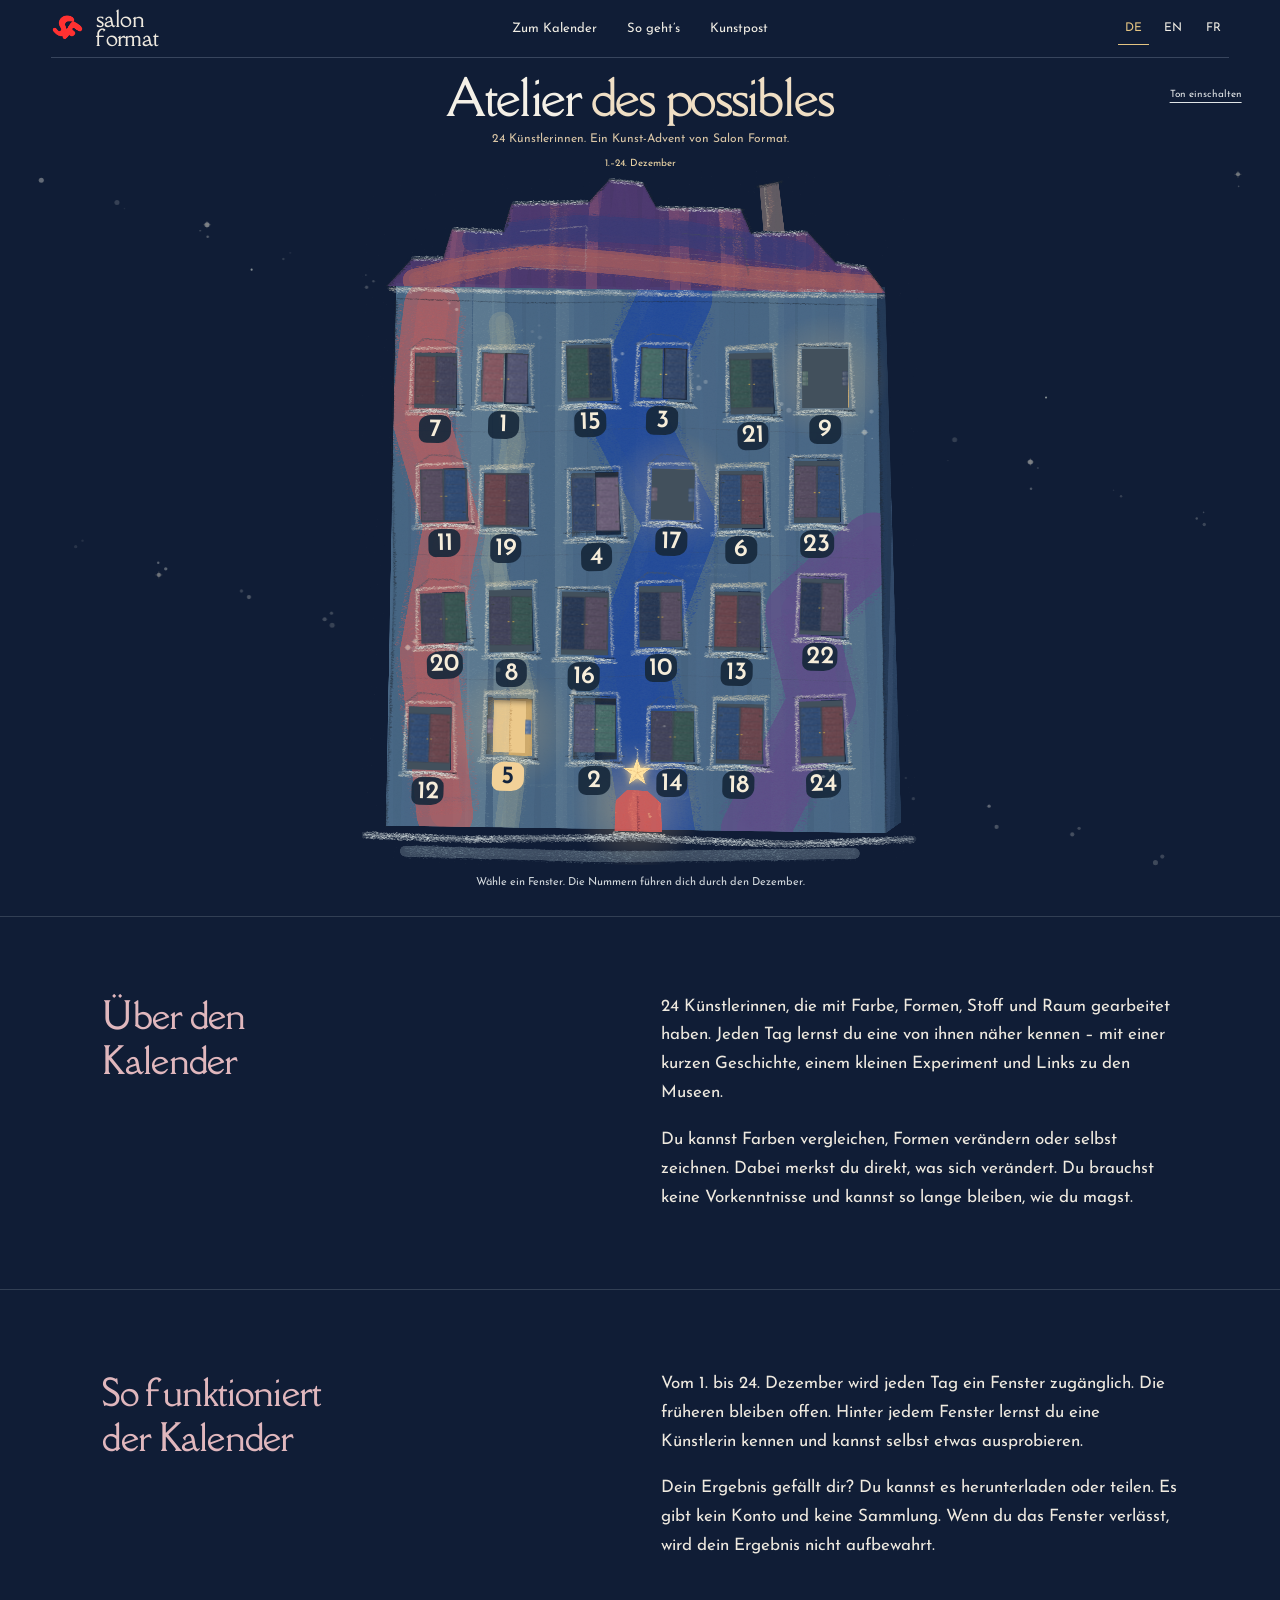
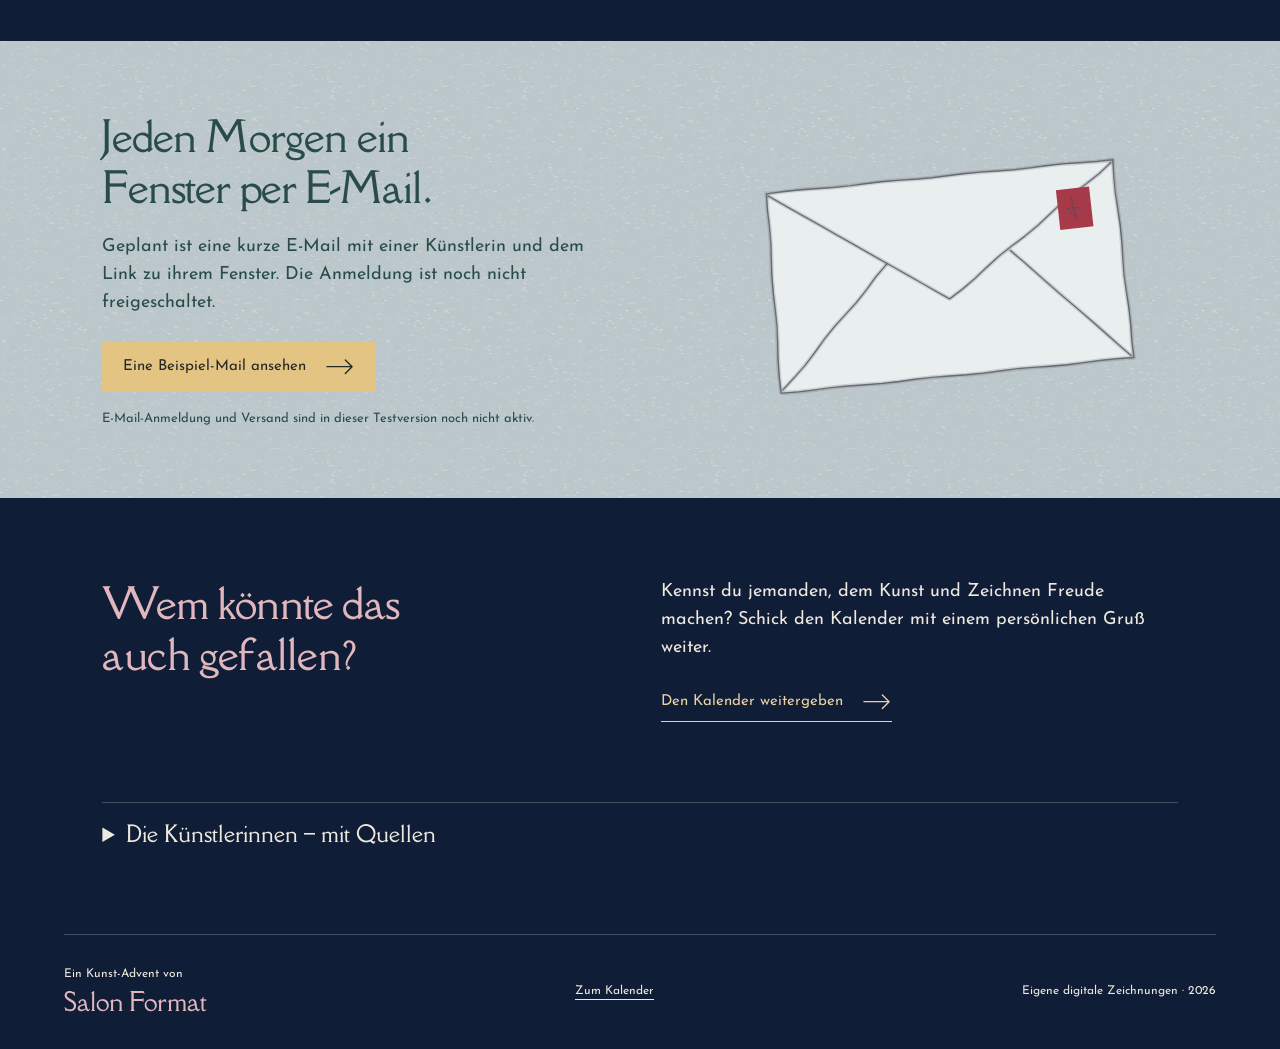
==== commit 9887d1d8: "Remove doubled shutters and soften lit windows" ====
--- a/index.html
+++ b/index.html
@@ -7,9 +7,9 @@
 <meta name="theme-color" content="#101d36">
 <link rel="preload" href="assets/della-respira.ttf" as="font" type="font/ttf" crossorigin>
 <link rel="preload" href="assets/josefin-sans.ttf" as="font" type="font/ttf" crossorigin>
-<link rel="icon" href="assets/salon-mark.png"><link rel="stylesheet" href="style.css?v=22">
-<script src="artists.js?v=22" defer></script><script src="content.js?v=22" defer></script><script src="illustrations.js?v=22" defer></script><script src="exercises.js?v=22" defer></script><script src="atmosphere.js?v=22" defer></script><script src="night-house.js?v=22" defer></script><script src="app.js?v=22" defer></script>
-<link rel="stylesheet" href="experience.css?v=22">
+<link rel="icon" href="assets/salon-mark.png"><link rel="stylesheet" href="style.css?v=23">
+<script src="artists.js?v=23" defer></script><script src="content.js?v=23" defer></script><script src="illustrations.js?v=23" defer></script><script src="exercises.js?v=23" defer></script><script src="atmosphere.js?v=23" defer></script><script src="night-house.js?v=23" defer></script><script src="app.js?v=23" defer></script>
+<link rel="stylesheet" href="experience.css?v=23">
 </head><body>
 <a class="skip" href="#main">Zum Inhalt</a><header class="masthead"></header>
 <main id="main"><noscript>Bitte aktiviere JavaScript, um die Türen zu öffnen. / Please enable JavaScript. / Veuillez activer JavaScript.</noscript></main>
--- a/experience.css
+++ b/experience.css
@@ -96,3 +96,6 @@
 /* The approved December-night drawing is the working calendar, not a separate illustration. */
 :root{--night:#101d36;--night-text:#eee9df}body{background:#101d36}.experience-cover:before{background:#101d36}.atelier-setting{background:#101d36 url('assets/pastel-tooth.svg') repeat}.scene-stage:after,.winter-ground{display:none}.scene-stage{padding:0 0 10px}.night-house{position:relative;aspect-ratio:4/5;background:none;max-width:none!important;filter:none!important;container-type:inline-size;isolation:isolate;transform:none}.night-house .pastel-house{position:absolute;inset:0;width:100%;height:100%;display:block;pointer-events:none}.night-house .door{position:absolute;display:block;padding:0;margin:0;min-width:0;min-height:0;transform:rotate(var(--tilt,0rad));transform-origin:50% 0;opacity:0;z-index:2;background:none;border:0;box-shadow:none;overflow:visible}.night-house.painted .door{opacity:1}.night-house .window-picture{position:absolute;inset:0 0 auto;height:var(--aperture);width:100%;aspect-ratio:auto;display:block;overflow:visible;filter:none}.night-house .window-recess{position:absolute;inset:0;background:transparent!important;overflow:visible;perspective:400px}.night-house .window-art{position:absolute;inset:0;background:transparent;box-shadow:none;overflow:hidden}.night-house .window-art svg{width:100%;height:100%;object-fit:cover}.night-house .shutter{position:absolute;top:0;bottom:0;width:50%;height:100%;opacity:.93}.night-house .shutter svg{width:100%;height:100%;display:block}.night-house .window-frame{display:none}.night-house .door-number,.night-house .door.locked .door-number{position:absolute;top:calc(var(--aperture) + 1.3cqw);left:50%;transform:translateX(-50%);font-size:4.5cqw;line-height:1;min-width:5.7cqw;min-height:0;padding:.3cqw .6cqw;color:#f6edda!important;background:#17283be8;border:0!important;border-radius:35% 30% 40% 25%;box-shadow:none;white-space:nowrap;margin:0}.night-house .door.today .door-number{background:#f2d198;color:#14243d!important}.night-house .door:hover .door-number,.night-house .door:focus-visible .door-number{background:#e9c785;color:#14243d!important}.night-house .door:focus-visible{outline:2px solid #ffe1a1;outline-offset:7px}.night-house .door.opened .window-art{background:#e4ca9c}.night-house .door.locked{filter:none;opacity:1}.night-house .door.locked .window-picture{filter:brightness(.8)}.night-house .door[data-day="5"]:not(.opened) .shutter,.night-house .door[data-day="9"]:not(.opened) .shutter,.night-house .door[data-day="17"]:not(.opened) .shutter{width:38%}.house-caption{color:#d5dbdf}.intro h1 em{color:#f0dfc5}.scene-stage .snowfall{opacity:.55}.atelier-setting #atelier{background:color-mix(in srgb,var(--room-wall) 90%,#e6ddca);background-image:url('assets/pastel-tooth.svg');background-size:160px}.room-content .experiment-copy{background:#f1e7d4 url('assets/pastel-tooth.svg');background-size:150px}.room-content .artist-story{background:#ece5d8 url('assets/pastel-tooth.svg');background-size:150px}.room-content .exercise-stage{background:#f1ebdf;box-shadow:3px 8px 15px #101d3628}.room-content .experiment-copy>p:first-child{color:#20364b}.read-more,.room-content .source-link,.room-content .source-details{color:#28425a}.atelier-top .back{color:#254159}.artist-heading h1{color:#1b3046}.passage-layer .shutter{opacity:.97}.passage-layer .window-frame{display:block}.passage-frame{inset:-3% -3% -2%}.post-section{background:#bbc7ca url('assets/pastel-tooth.svg')}.preview-controls{color:#e0e5e8}
 @media(max-width:650px){.night-house .door-number{font-size:4.7cqw}.night-house .door:focus-visible{outline-offset:3px}.intro h1{font-size:clamp(25px,7.3vw,37px)}.scene-stage{padding:0 0 6px}.night-house .door{touch-action:manipulation}}
+
+/* A lit room has one uninterrupted pane and one pair of slightly open shutters. */
+.night-house .door[data-day="5"]:not(.opened) .shutter,.night-house .door[data-day="9"]:not(.opened) .shutter,.night-house .door[data-day="17"]:not(.opened) .shutter{width:14%;opacity:1}.night-house .shutter{opacity:1}
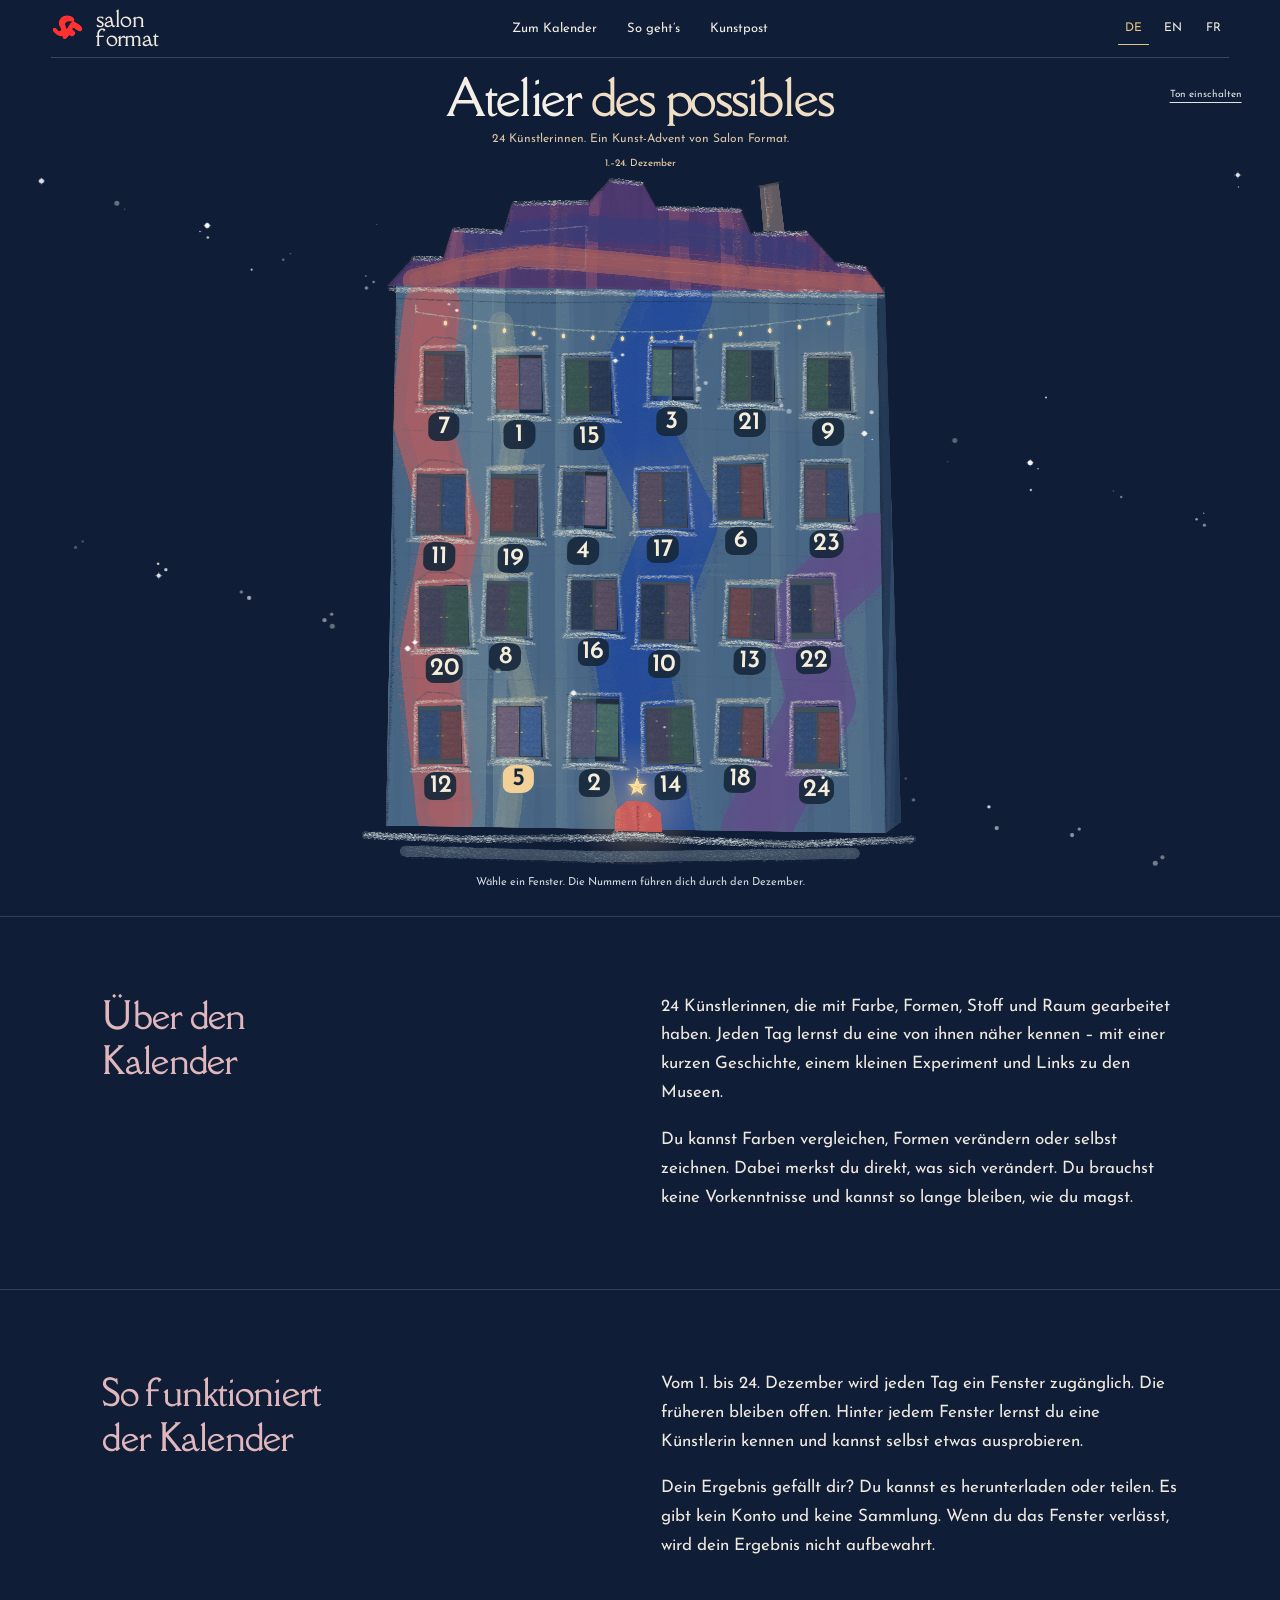
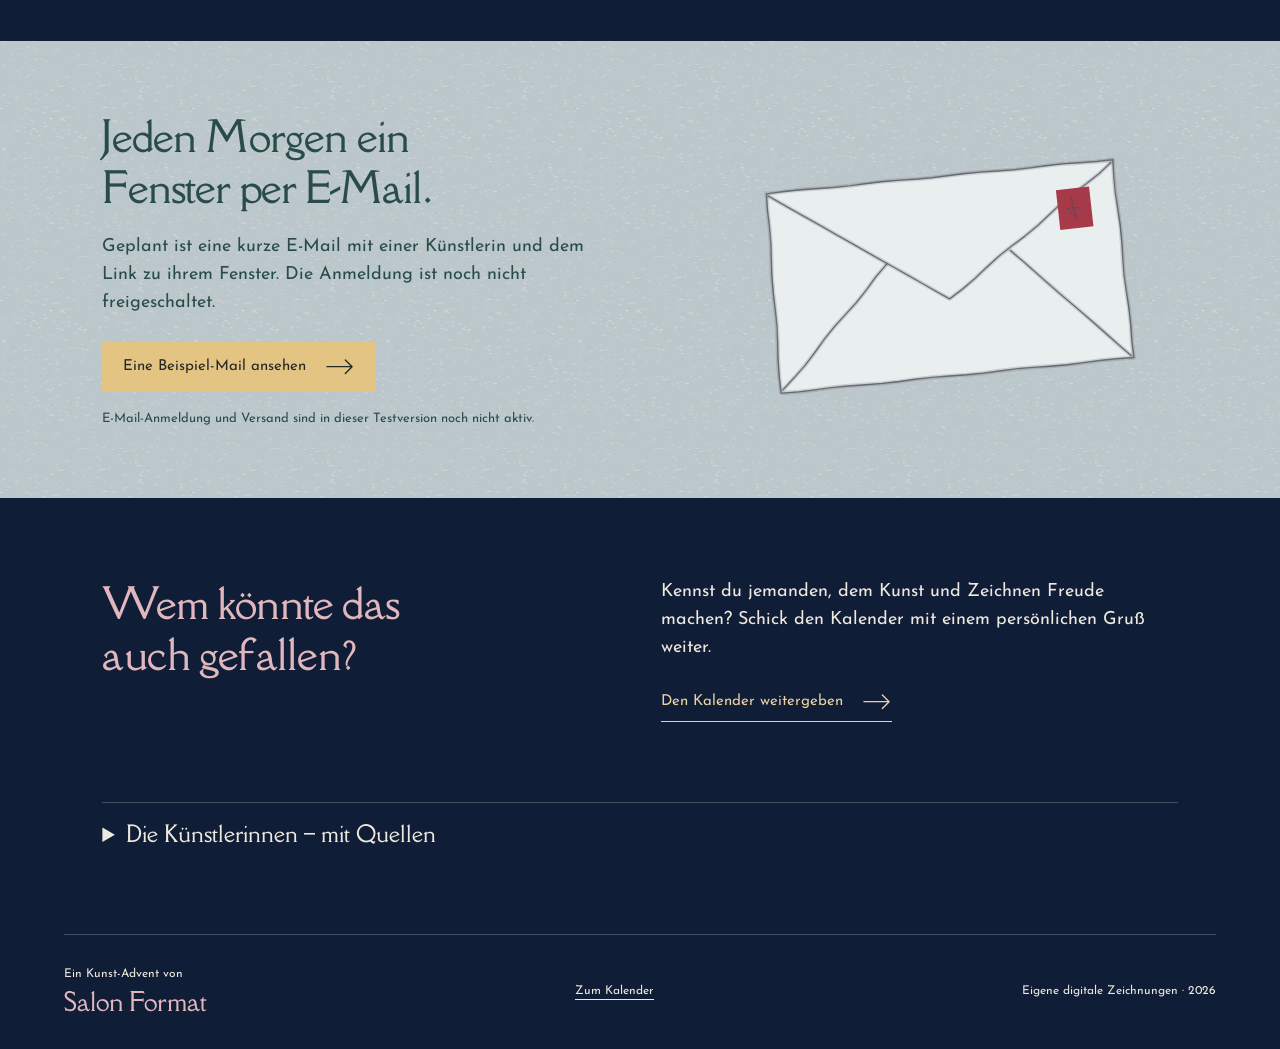
==== commit bd5e342b: "Keep shutters closed, add fixed garland and brighter winter sky" ====
--- a/index.html
+++ b/index.html
@@ -7,9 +7,9 @@
 <meta name="theme-color" content="#101d36">
 <link rel="preload" href="assets/della-respira.ttf" as="font" type="font/ttf" crossorigin>
 <link rel="preload" href="assets/josefin-sans.ttf" as="font" type="font/ttf" crossorigin>
-<link rel="icon" href="assets/salon-mark.png"><link rel="stylesheet" href="style.css?v=23">
-<script src="artists.js?v=23" defer></script><script src="content.js?v=23" defer></script><script src="illustrations.js?v=23" defer></script><script src="exercises.js?v=23" defer></script><script src="atmosphere.js?v=23" defer></script><script src="night-house.js?v=23" defer></script><script src="app.js?v=23" defer></script>
-<link rel="stylesheet" href="experience.css?v=23">
+<link rel="icon" href="assets/salon-mark.png"><link rel="stylesheet" href="style.css?v=26">
+<script src="artists.js?v=26" defer></script><script src="content.js?v=26" defer></script><script src="illustrations.js?v=26" defer></script><script src="exercises.js?v=26" defer></script><script src="atmosphere.js?v=26" defer></script><script src="night-house.js?v=26" defer></script><script src="app.js?v=26" defer></script>
+<link rel="stylesheet" href="experience.css?v=26">
 </head><body>
 <a class="skip" href="#main">Zum Inhalt</a><header class="masthead"></header>
 <main id="main"><noscript>Bitte aktiviere JavaScript, um die Türen zu öffnen. / Please enable JavaScript. / Veuillez activer JavaScript.</noscript></main>
--- a/experience.css
+++ b/experience.css
@@ -99,3 +99,8 @@
 
 /* A lit room has one uninterrupted pane and one pair of slightly open shutters. */
 .night-house .door[data-day="5"]:not(.opened) .shutter,.night-house .door[data-day="9"]:not(.opened) .shutter,.night-house .door[data-day="17"]:not(.opened) .shutter{width:14%;opacity:1}.night-house .shutter{opacity:1}
+
+/* Closed shutters: a thin warm seam, never a visible yellow pane. */
+.night-house .door[data-day="5"]:not(.opened) .shutter,.night-house .door[data-day="9"]:not(.opened) .shutter,.night-house .door[data-day="17"]:not(.opened) .shutter{width:51%;opacity:1}.night-house .shutter-left{left:-.5%}.night-house .shutter-right{right:-.5%}
+
+.scene-stage .snowfall{opacity:1}.sky-ornaments{opacity:.85}
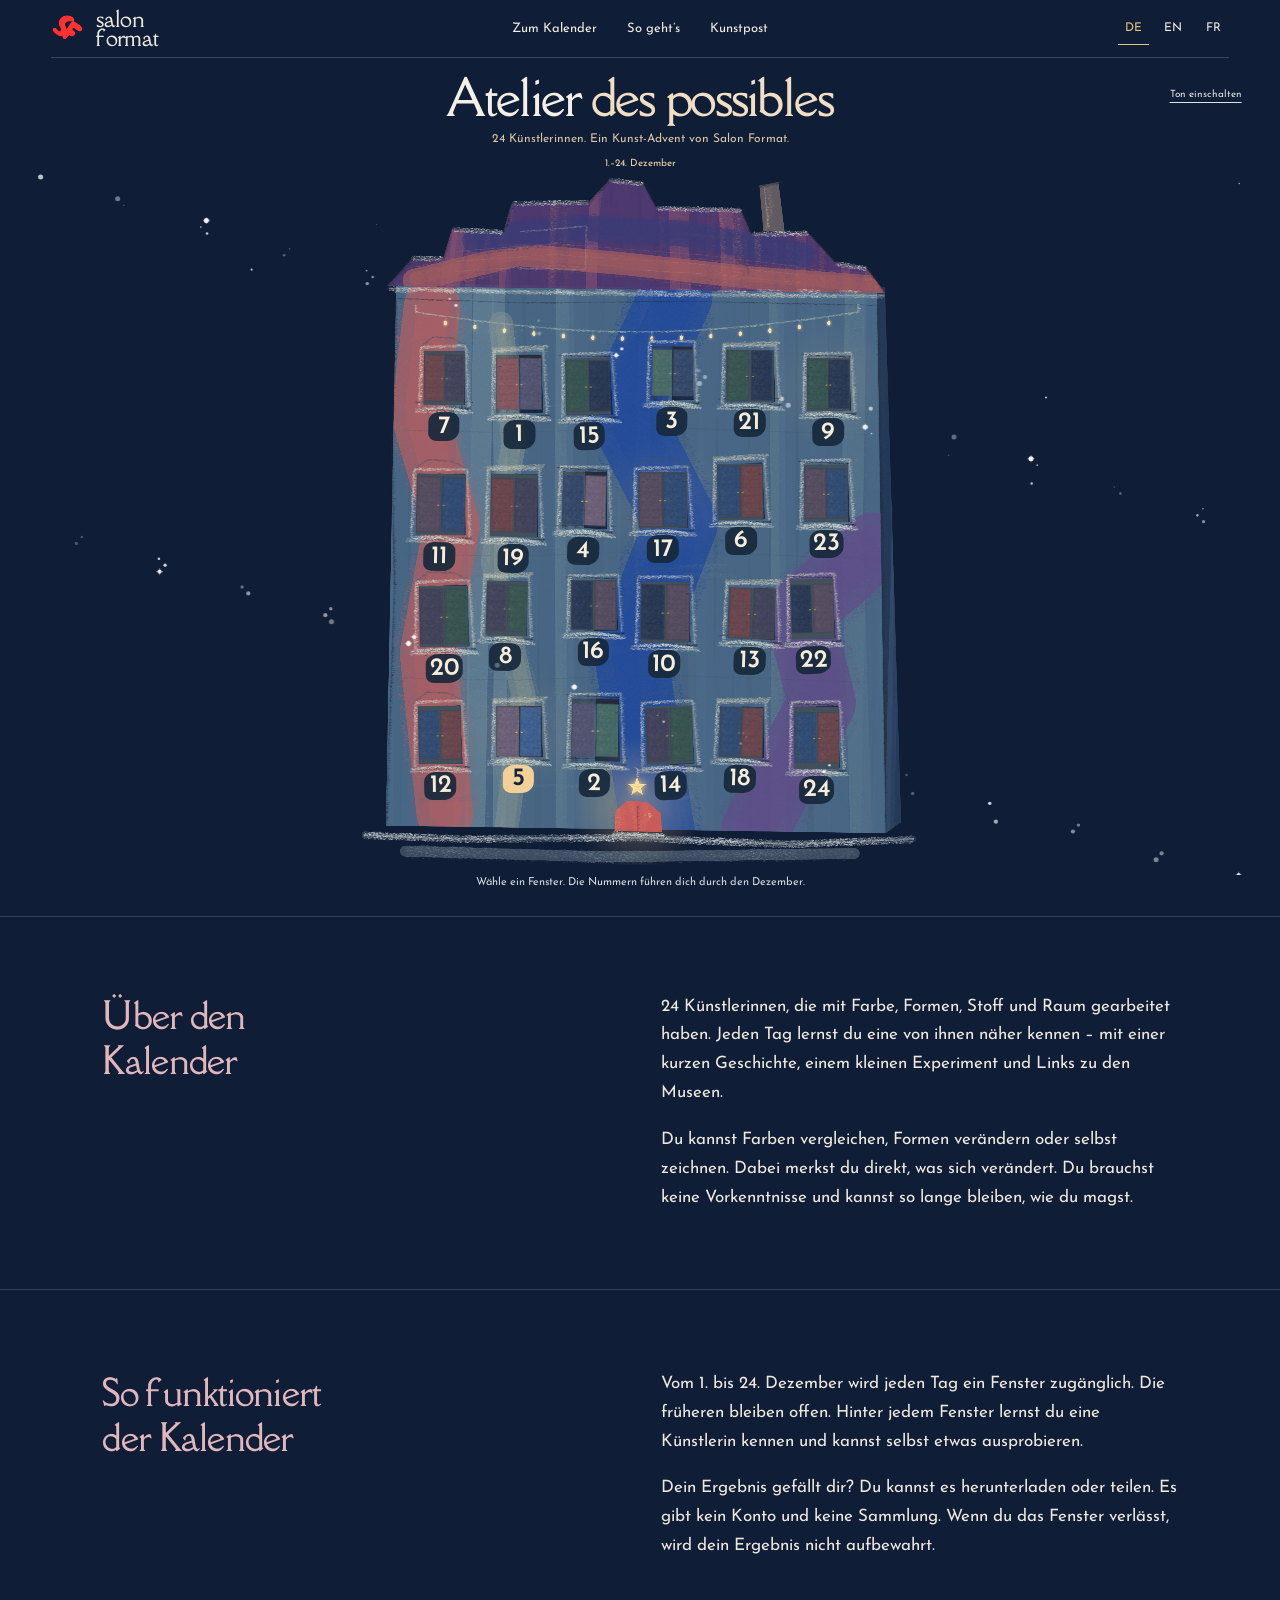
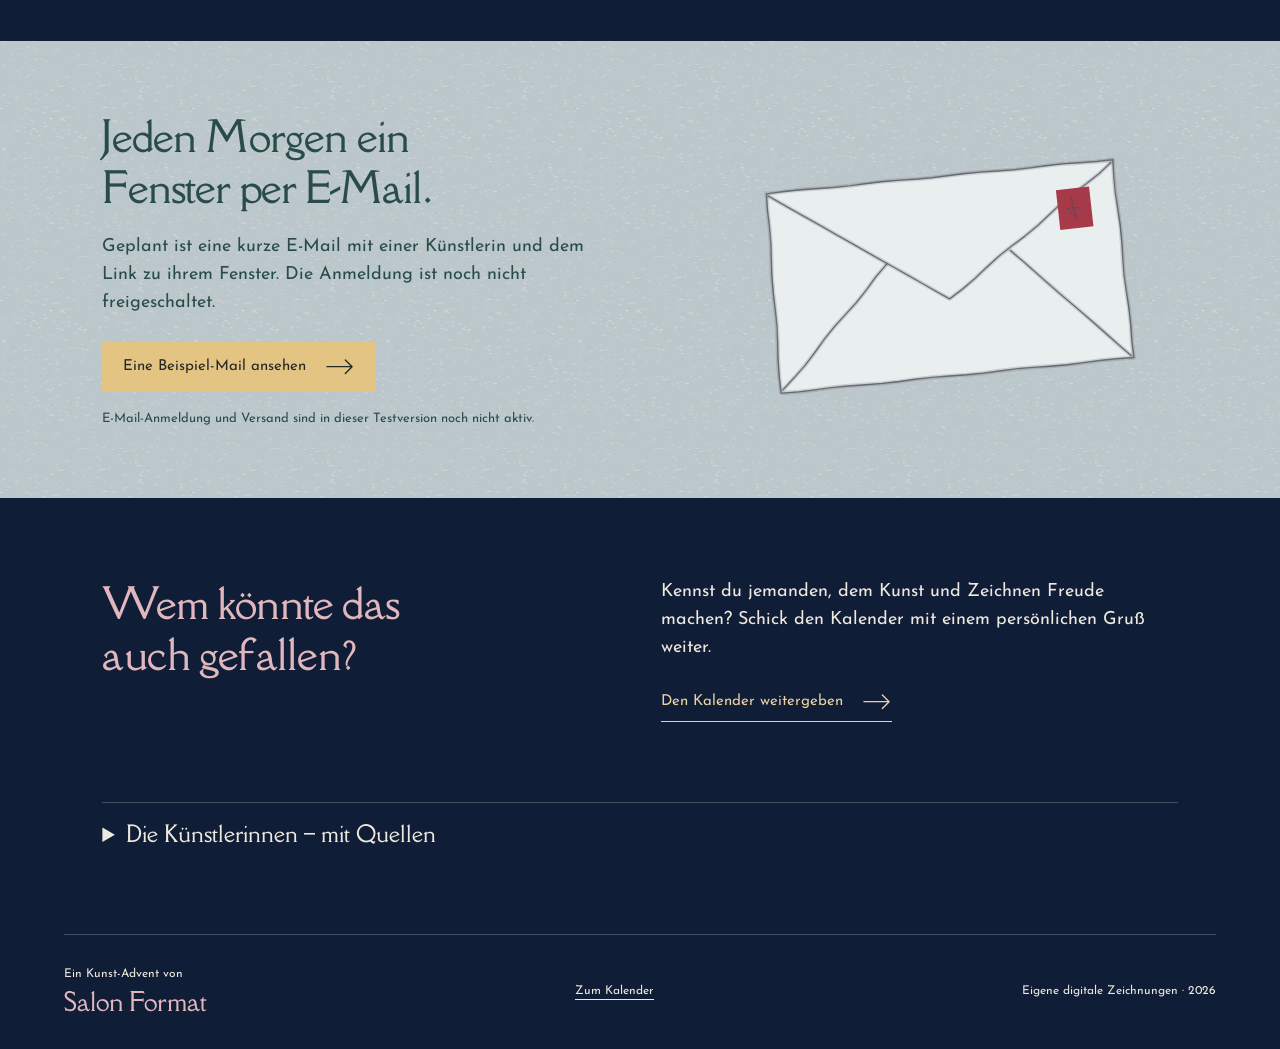
==== commit 965c5138: "Bring winter house atmosphere into artist ateliers" ====
--- a/index.html
+++ b/index.html
@@ -7,9 +7,9 @@
 <meta name="theme-color" content="#101d36">
 <link rel="preload" href="assets/della-respira.ttf" as="font" type="font/ttf" crossorigin>
 <link rel="preload" href="assets/josefin-sans.ttf" as="font" type="font/ttf" crossorigin>
-<link rel="icon" href="assets/salon-mark.png"><link rel="stylesheet" href="style.css?v=26">
-<script src="artists.js?v=26" defer></script><script src="content.js?v=26" defer></script><script src="illustrations.js?v=26" defer></script><script src="exercises.js?v=26" defer></script><script src="atmosphere.js?v=26" defer></script><script src="night-house.js?v=26" defer></script><script src="app.js?v=26" defer></script>
-<link rel="stylesheet" href="experience.css?v=26">
+<link rel="icon" href="assets/salon-mark.png"><link rel="stylesheet" href="style.css?v=27">
+<script src="artists.js?v=27" defer></script><script src="content.js?v=27" defer></script><script src="illustrations.js?v=27" defer></script><script src="exercises.js?v=27" defer></script><script src="atmosphere.js?v=27" defer></script><script src="night-house.js?v=27" defer></script><script src="app.js?v=27" defer></script>
+<link rel="stylesheet" href="experience.css?v=27">
 </head><body>
 <a class="skip" href="#main">Zum Inhalt</a><header class="masthead"></header>
 <main id="main"><noscript>Bitte aktiviere JavaScript, um die Türen zu öffnen. / Please enable JavaScript. / Veuillez activer JavaScript.</noscript></main>
--- a/experience.css
+++ b/experience.css
@@ -104,3 +104,8 @@
 .night-house .door[data-day="5"]:not(.opened) .shutter,.night-house .door[data-day="9"]:not(.opened) .shutter,.night-house .door[data-day="17"]:not(.opened) .shutter{width:51%;opacity:1}.night-house .shutter-left{left:-.5%}.night-house .shutter-right{right:-.5%}
 
 .scene-stage .snowfall{opacity:1}.sky-ornaments{opacity:.85}
+
+/* Inside the same winter house: a real window, warm plaster and pigment at the edges. */
+.atelier-setting{padding-top:30px;background:#101d36}.atelier-setting #atelier{background-color:#e7dfcc;box-shadow:9px 18px 28px #07122266}.atelier-setting #atelier:before,.atelier-setting #atelier:after{background:#31485f;border-color:#6c7885}.atelier-top{display:grid;grid-template-columns:minmax(0,1fr) clamp(80px,13vw,140px);gap:0 32px;position:relative;padding-bottom:30px;background:linear-gradient(115deg,transparent 30%,#e9cb8e24 75%,#edcf964d)}.atelier-top>.back{grid-column:1/-1;justify-self:start;position:relative;z-index:1}.atelier-top .artist-heading{grid-column:1;align-self:center;gap:20px}.room-winter-window{grid-column:2;grid-row:2;width:100%;height:auto;max-height:172px;align-self:center;filter:drop-shadow(3px 6px 4px #182b4025)}.atelier-top:before{content:'';position:absolute;left:0;top:16%;width:10px;height:72%;background:var(--room-accent);opacity:.32;clip-path:polygon(12% 2%,89% 0,76% 34%,100% 59%,68% 99%,0 96%,24% 61%,4% 31%);pointer-events:none}.artist-heading h1{font-size:clamp(30px,3.8vw,52px);line-height:1.15}.day-mark{background:color-mix(in srgb,var(--room-accent) 15%,#ede2ca);border:0;color:var(--room-accent);min-width:52px;min-height:52px}.room-content{position:relative;border-top:1px solid #b7a68966;padding-top:30px}.room-content .experiment-copy{background:#f5e9d1 url('assets/pastel-tooth.svg');background-size:160px;border:0;padding:24px}.room-content .artist-story{background:color-mix(in srgb,var(--room-wall) 20%,#f6efdf);background-image:url('assets/pastel-tooth.svg');background-size:170px;box-shadow:none}.room-content .exercise-stage{background:#f5efdf;box-shadow:4px 9px 18px #192d4030}.room-content .interactive{position:relative}.room-content .drawing-credit{color:#3d4a4e}.atelier-end{position:relative;border-color:#8c79634d}.atelier-floor{opacity:.9}.atelier-interior{opacity:.78}.atelier-ceiling{filter:saturate(1.2) brightness(.86)}.room-material{opacity:.65!important}.room-content .result-actions .button{background:#294563;border-color:#294563;color:#fff4df}.room-content .result-actions .button.secondary{background:#eee2ca;border-color:#294563;color:#294563}.room-content .experiment-copy>p:first-child{line-height:1.6;color:#243951}.learning-note{color:#29435b}.atelier-top .back{color:#29435b}.atelier-setting .artist-date{color:#573f3d}
+@media(max-width:650px){.atelier-setting{padding-top:18px}.atelier-top{grid-template-columns:minmax(0,1fr) 70px;gap:0 15px;padding-bottom:24px}.atelier-top .artist-heading{align-items:start;gap:10px}.artist-heading h1{font-size:29px}.day-mark{display:none}.room-content .experiment-copy{padding:20px}.room-winter-window{align-self:start;margin-top:20px}.room-content{padding-top:24px}.atelier-top:before{width:5px}.room-material{opacity:.45!important}}
+.atelier-top .back{margin-bottom:12px}.room-winter-window{max-height:116px;justify-self:end}.atelier-top{padding-bottom:22px}.atelier-top .artist-heading{min-height:116px}@media(max-width:650px){.room-winter-window{max-height:100px;margin-top:12px}.atelier-top .artist-heading{min-height:100px}.atelier-top .back{margin-bottom:10px}}
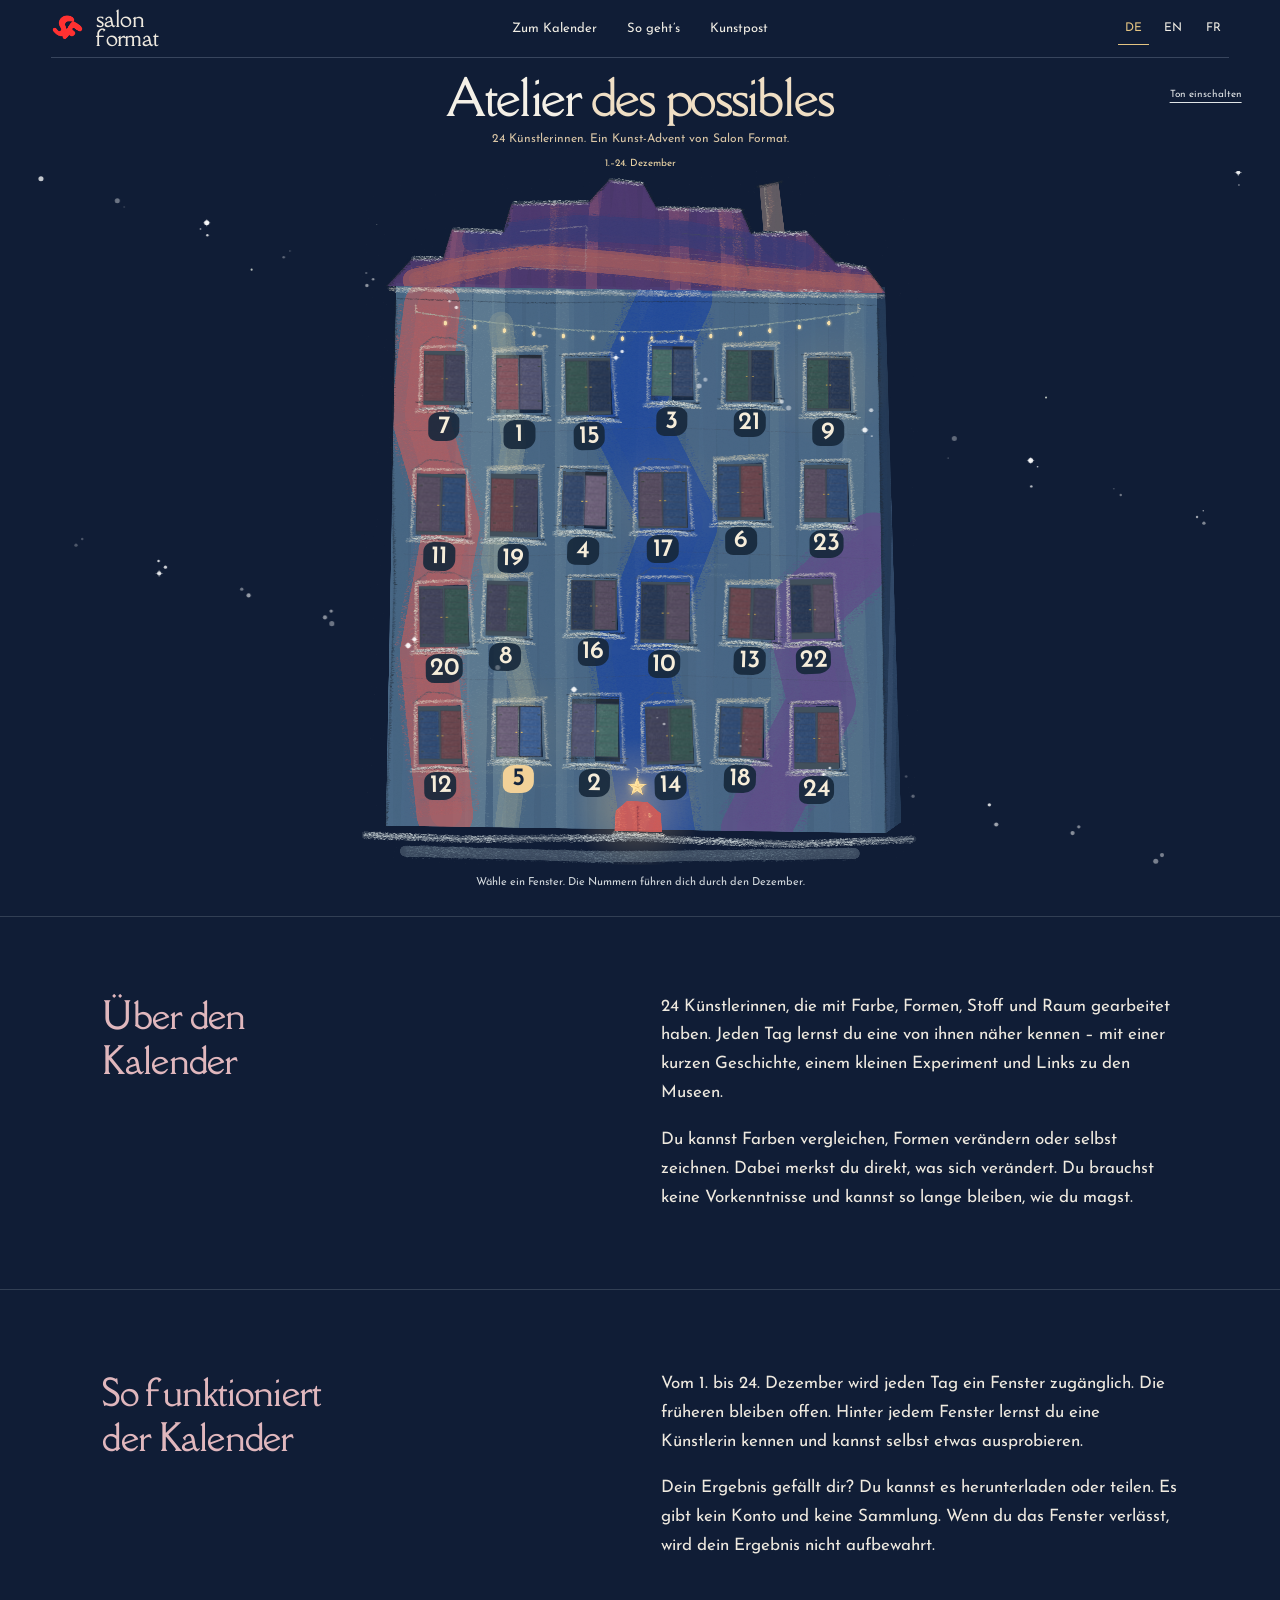
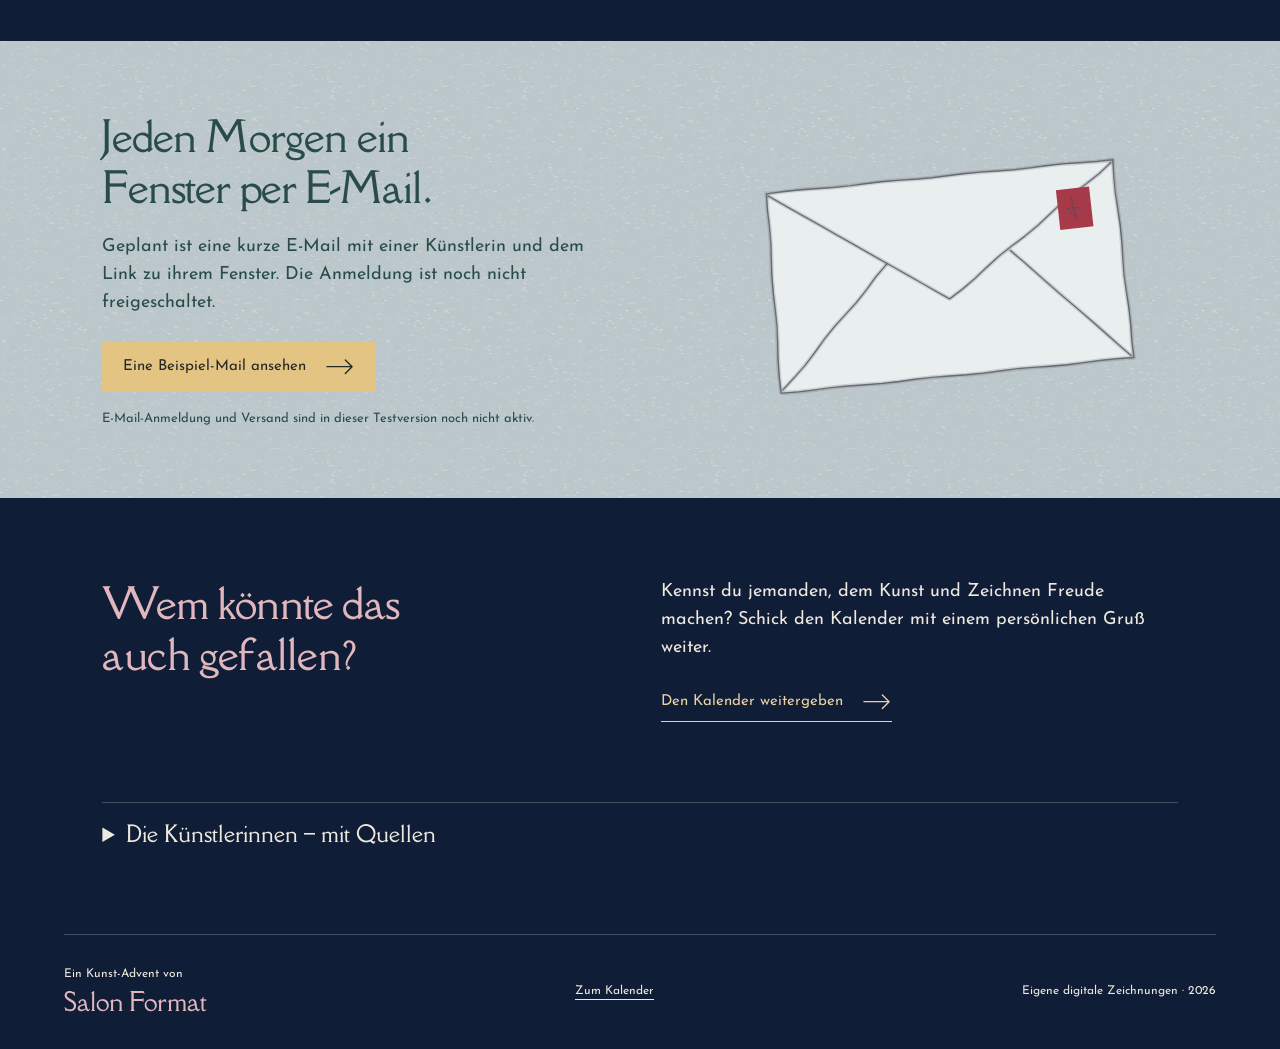
==== commit a3d206c0: "Align all experiment prompts and interactions, improve mobile layout" ====
--- a/index.html
+++ b/index.html
@@ -7,9 +7,9 @@
 <meta name="theme-color" content="#101d36">
 <link rel="preload" href="assets/della-respira.ttf" as="font" type="font/ttf" crossorigin>
 <link rel="preload" href="assets/josefin-sans.ttf" as="font" type="font/ttf" crossorigin>
-<link rel="icon" href="assets/salon-mark.png"><link rel="stylesheet" href="style.css?v=27">
-<script src="artists.js?v=27" defer></script><script src="content.js?v=27" defer></script><script src="illustrations.js?v=27" defer></script><script src="exercises.js?v=27" defer></script><script src="atmosphere.js?v=27" defer></script><script src="night-house.js?v=27" defer></script><script src="app.js?v=27" defer></script>
-<link rel="stylesheet" href="experience.css?v=27">
+<link rel="icon" href="assets/salon-mark.png"><link rel="stylesheet" href="style.css?v=33">
+<script src="artists.js?v=33" defer></script><script src="content.js?v=33" defer></script><script src="illustrations.js?v=33" defer></script><script src="public-space.js?v=33" defer></script><script src="memory-room.js?v=33" defer></script><script src="exercises.js?v=33" defer></script><script src="atmosphere.js?v=33" defer></script><script src="night-house.js?v=33" defer></script><script src="app.js?v=33" defer></script>
+<link rel="stylesheet" href="experience.css?v=33">
 </head><body>
 <a class="skip" href="#main">Zum Inhalt</a><header class="masthead"></header>
 <main id="main"><noscript>Bitte aktiviere JavaScript, um die Türen zu öffnen. / Please enable JavaScript. / Veuillez activer JavaScript.</noscript></main>
--- a/experience.css
+++ b/experience.css
@@ -109,3 +109,9 @@
 .atelier-setting{padding-top:30px;background:#101d36}.atelier-setting #atelier{background-color:#e7dfcc;box-shadow:9px 18px 28px #07122266}.atelier-setting #atelier:before,.atelier-setting #atelier:after{background:#31485f;border-color:#6c7885}.atelier-top{display:grid;grid-template-columns:minmax(0,1fr) clamp(80px,13vw,140px);gap:0 32px;position:relative;padding-bottom:30px;background:linear-gradient(115deg,transparent 30%,#e9cb8e24 75%,#edcf964d)}.atelier-top>.back{grid-column:1/-1;justify-self:start;position:relative;z-index:1}.atelier-top .artist-heading{grid-column:1;align-self:center;gap:20px}.room-winter-window{grid-column:2;grid-row:2;width:100%;height:auto;max-height:172px;align-self:center;filter:drop-shadow(3px 6px 4px #182b4025)}.atelier-top:before{content:'';position:absolute;left:0;top:16%;width:10px;height:72%;background:var(--room-accent);opacity:.32;clip-path:polygon(12% 2%,89% 0,76% 34%,100% 59%,68% 99%,0 96%,24% 61%,4% 31%);pointer-events:none}.artist-heading h1{font-size:clamp(30px,3.8vw,52px);line-height:1.15}.day-mark{background:color-mix(in srgb,var(--room-accent) 15%,#ede2ca);border:0;color:var(--room-accent);min-width:52px;min-height:52px}.room-content{position:relative;border-top:1px solid #b7a68966;padding-top:30px}.room-content .experiment-copy{background:#f5e9d1 url('assets/pastel-tooth.svg');background-size:160px;border:0;padding:24px}.room-content .artist-story{background:color-mix(in srgb,var(--room-wall) 20%,#f6efdf);background-image:url('assets/pastel-tooth.svg');background-size:170px;box-shadow:none}.room-content .exercise-stage{background:#f5efdf;box-shadow:4px 9px 18px #192d4030}.room-content .interactive{position:relative}.room-content .drawing-credit{color:#3d4a4e}.atelier-end{position:relative;border-color:#8c79634d}.atelier-floor{opacity:.9}.atelier-interior{opacity:.78}.atelier-ceiling{filter:saturate(1.2) brightness(.86)}.room-material{opacity:.65!important}.room-content .result-actions .button{background:#294563;border-color:#294563;color:#fff4df}.room-content .result-actions .button.secondary{background:#eee2ca;border-color:#294563;color:#294563}.room-content .experiment-copy>p:first-child{line-height:1.6;color:#243951}.learning-note{color:#29435b}.atelier-top .back{color:#29435b}.atelier-setting .artist-date{color:#573f3d}
 @media(max-width:650px){.atelier-setting{padding-top:18px}.atelier-top{grid-template-columns:minmax(0,1fr) 70px;gap:0 15px;padding-bottom:24px}.atelier-top .artist-heading{align-items:start;gap:10px}.artist-heading h1{font-size:29px}.day-mark{display:none}.room-content .experiment-copy{padding:20px}.room-winter-window{align-self:start;margin-top:20px}.room-content{padding-top:24px}.atelier-top:before{width:5px}.room-material{opacity:.45!important}}
 .atelier-top .back{margin-bottom:12px}.room-winter-window{max-height:116px;justify-self:end}.atelier-top{padding-bottom:22px}.atelier-top .artist-heading{min-height:116px}@media(max-width:650px){.room-winter-window{max-height:100px;margin-top:12px}.atelier-top .artist-heading{min-height:100px}.atelier-top .back{margin-bottom:10px}}
+.public-space-stage{touch-action:pan-y}.public-space-stage svg{display:block;width:100%;height:auto;max-height:none}.public-space-stage [data-object]{cursor:grab;touch-action:none;outline:none}.public-space-stage [data-object]:active{cursor:grabbing}.public-space-stage [data-object]:focus-visible{filter:drop-shadow(0 0 2px #294563)}.public-space-controls{display:grid;gap:20px;margin-top:20px}.space-add,.space-actions{display:flex;flex-wrap:wrap;gap:10px}.space-add button,.space-actions button{min-height:42px}.public-space-hint{font-size:13px;line-height:1.6;color:#29435b;margin:16px 0}.space-editors{display:grid;gap:13px}.space-editors[hidden]{display:none}.space-limit:empty{display:none}.space-limit{margin:0;color:#29435b}.space-editors .range-control{margin:0}.public-space-controls button:disabled{opacity:.45;cursor:default}
+.seam-hotspots{position:absolute;inset:0;pointer-events:none}.seam-hotspots button{position:absolute;width:7%;height:23%;background:transparent;border:1px dashed #45614b66;pointer-events:auto;cursor:pointer;padding:0}.seam-hotspots button[aria-pressed="true"]{border-color:transparent}.seam-hotspots button:hover,.seam-hotspots button:focus-visible{outline:2px solid #294563;outline-offset:2px}.floorplan-hotspots{position:absolute;left:15.75%;top:15%;width:69%;height:70%;display:grid;grid-template-columns:repeat(4,1fr);grid-template-rows:repeat(3,1fr)}.floorplan-hotspots button{background:transparent;border:0;cursor:pointer;padding:0}.floorplan-hotspots button:hover,.floorplan-hotspots button:focus-visible{outline:2px solid #294563;outline-offset:-4px}
+.memory-room-stage{touch-action:none;cursor:crosshair}.memory-room-stage svg{display:block;width:100%;height:auto}.memory-room-controls{display:grid;gap:18px;margin-top:20px}.memory-tools{display:flex;flex-wrap:wrap;gap:9px}.memory-tools button{min-height:42px}.memory-tools button[aria-pressed="true"]{background:#294563;color:#fff3dc;border-color:#294563}.memory-room-hint{font-size:13px;line-height:1.6;color:#29435b;margin-top:15px}.memory-undo:disabled{opacity:.4;cursor:default}
+.memory-tools button,.space-add button,.space-actions button{padding:10px 13px;min-height:44px;border:1px solid #6f7f88;background:#f1e7d3;line-height:1.3}.memory-tools button[aria-pressed="true"]{background:#294563;color:#fff3dc}.memory-room-controls input,.public-space-controls input,.public-space-controls select{min-width:0;max-width:100%}.storage-note{font-size:11px;line-height:1.6;color:#40505b;margin-top:16px;max-width:62ch}
+@media(max-width:650px){.atelier-top{grid-template-columns:minmax(0,1fr) 58px;gap:0 12px;padding-bottom:18px}.atelier-top .artist-heading{min-height:84px}.room-winter-window{max-height:84px;margin-top:10px}.room-content .experiment-copy{padding:18px}.room-content .experiment-copy>p:first-child{font-size:17px;line-height:1.5}.room-content{gap:20px;padding-left:5%;padding-right:5%}.memory-room-controls,.public-space-controls{gap:18px}.memory-tools,.space-add,.space-actions{gap:9px}.memory-tools button,.space-add button,.space-actions button{flex:1 1 auto;font-size:13px}.memory-room-controls .field-control,.public-space-controls .select-control{line-height:1.5}.storage-note{font-size:11px}}
+#workspace[data-exercise="memory-floorplan"]>.memory-tools{display:grid;grid-template-columns:repeat(4,minmax(0,1fr));margin-bottom:14px;gap:7px}#workspace[data-exercise="memory-floorplan"]>.memory-tools button{padding:9px 5px;font-size:13px;min-width:0}
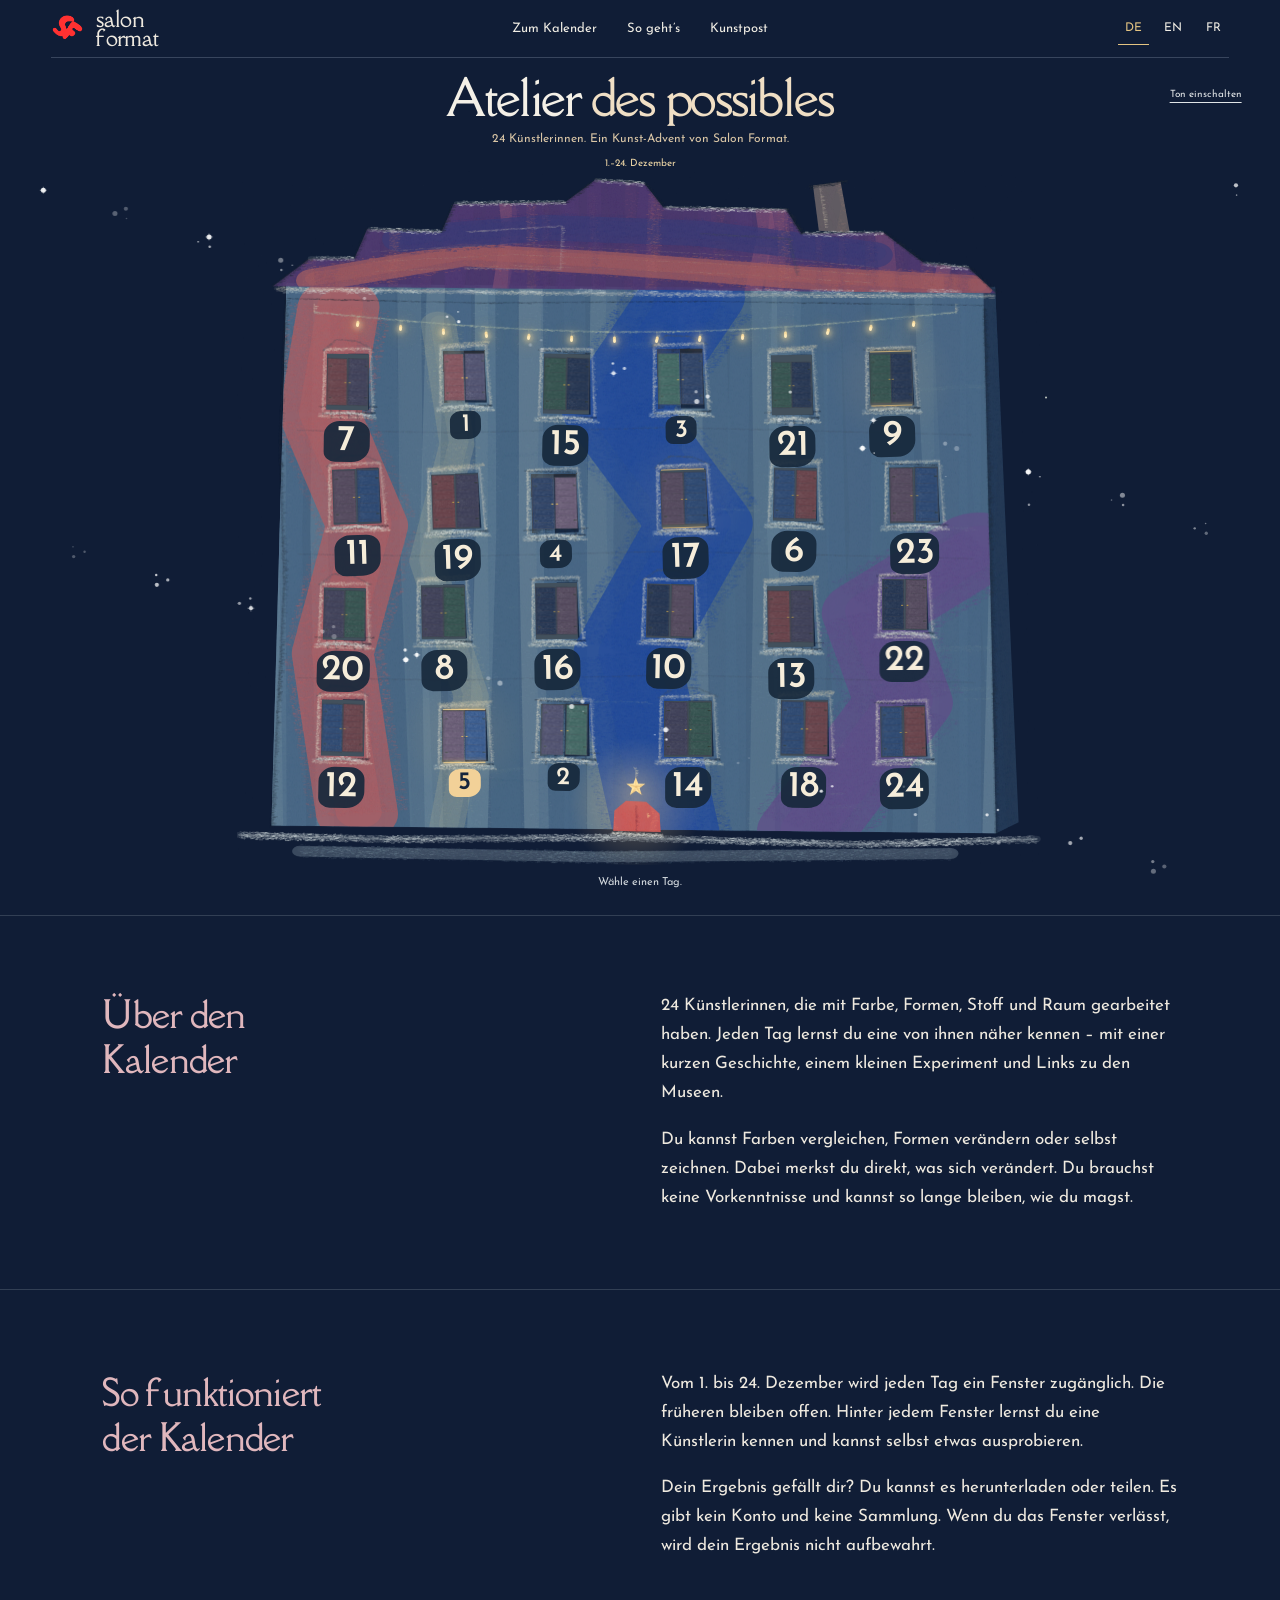
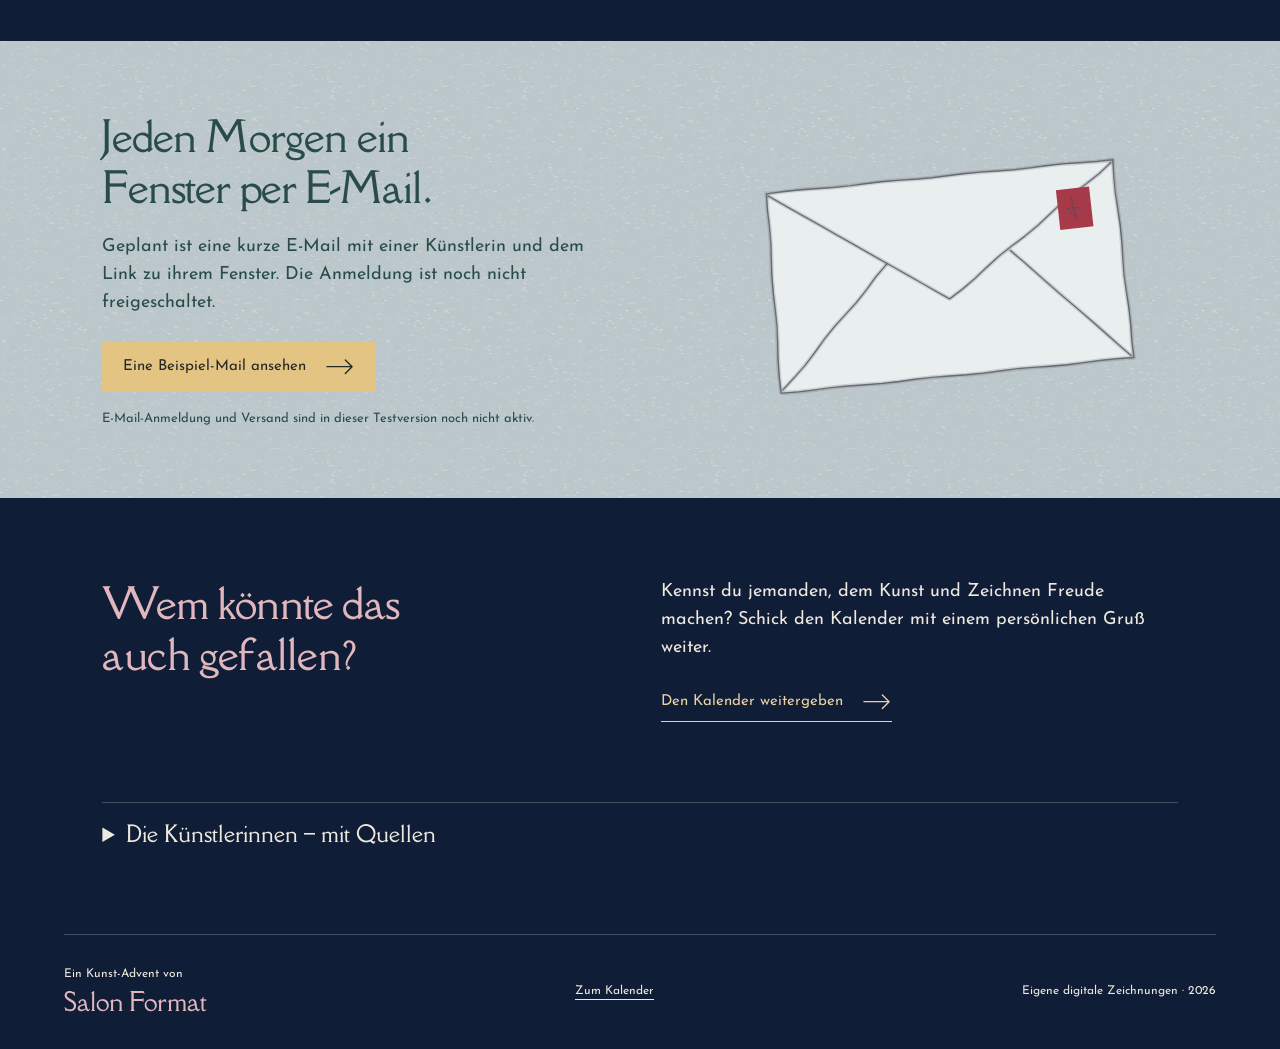
==== commit 6483c767: "Add proportional wider facade, unfolding, warm glow and faster rendering" ====
--- a/index.html
+++ b/index.html
@@ -7,9 +7,9 @@
 <meta name="theme-color" content="#101d36">
 <link rel="preload" href="assets/della-respira.ttf" as="font" type="font/ttf" crossorigin>
 <link rel="preload" href="assets/josefin-sans.ttf" as="font" type="font/ttf" crossorigin>
-<link rel="icon" href="assets/salon-mark.png"><link rel="stylesheet" href="style.css?v=33">
-<script src="artists.js?v=33" defer></script><script src="content.js?v=33" defer></script><script src="illustrations.js?v=33" defer></script><script src="public-space.js?v=33" defer></script><script src="memory-room.js?v=33" defer></script><script src="exercises.js?v=33" defer></script><script src="atmosphere.js?v=33" defer></script><script src="night-house.js?v=33" defer></script><script src="app.js?v=33" defer></script>
-<link rel="stylesheet" href="experience.css?v=33">
+<link rel="icon" href="assets/salon-mark.png"><link rel="stylesheet" href="style.css?v=35">
+<script src="artists.js?v=35" defer></script><script src="content.js?v=35" defer></script><script src="illustrations.js?v=35" defer></script><script src="public-space.js?v=35" defer></script><script src="memory-room.js?v=35" defer></script><script src="exercises.js?v=35" defer></script><script src="atmosphere.js?v=35" defer></script><script src="night-house.js?v=35" defer></script><script src="app.js?v=35" defer></script>
+<link rel="stylesheet" href="experience.css?v=35">
 </head><body>
 <a class="skip" href="#main">Zum Inhalt</a><header class="masthead"></header>
 <main id="main"><noscript>Bitte aktiviere JavaScript, um die Türen zu öffnen. / Please enable JavaScript. / Veuillez activer JavaScript.</noscript></main>
--- a/experience.css
+++ b/experience.css
@@ -115,3 +115,8 @@
 .memory-tools button,.space-add button,.space-actions button{padding:10px 13px;min-height:44px;border:1px solid #6f7f88;background:#f1e7d3;line-height:1.3}.memory-tools button[aria-pressed="true"]{background:#294563;color:#fff3dc}.memory-room-controls input,.public-space-controls input,.public-space-controls select{min-width:0;max-width:100%}.storage-note{font-size:11px;line-height:1.6;color:#40505b;margin-top:16px;max-width:62ch}
 @media(max-width:650px){.atelier-top{grid-template-columns:minmax(0,1fr) 58px;gap:0 12px;padding-bottom:18px}.atelier-top .artist-heading{min-height:84px}.room-winter-window{max-height:84px;margin-top:10px}.room-content .experiment-copy{padding:18px}.room-content .experiment-copy>p:first-child{font-size:17px;line-height:1.5}.room-content{gap:20px;padding-left:5%;padding-right:5%}.memory-room-controls,.public-space-controls{gap:18px}.memory-tools,.space-add,.space-actions{gap:9px}.memory-tools button,.space-add button,.space-actions button{flex:1 1 auto;font-size:13px}.memory-room-controls .field-control,.public-space-controls .select-control{line-height:1.5}.storage-note{font-size:11px}}
 #workspace[data-exercise="memory-floorplan"]>.memory-tools{display:grid;grid-template-columns:repeat(4,minmax(0,1fr));margin-bottom:14px;gap:7px}#workspace[data-exercise="memory-floorplan"]>.memory-tools button{padding:9px 5px;font-size:13px;min-width:0}
+/* Wider bays, not wider windows: the painter keeps openings and entrance proportional. */
+.night-house{--house-spread:1;aspect-ratio:calc(.8 * var(--house-spread));perspective:1300px}.night-house .pastel-house{opacity:0}.night-house.painted .pastel-house{opacity:1}.garland-lights{position:absolute;inset:0;pointer-events:none;z-index:3}.garland-lights i{position:absolute;width:3px;height:4px;margin-left:-1.5px;border-radius:50%;background:#ffebba;box-shadow:0 0 5px 2px #ffdf9a85,0 0 15px 5px #efbd6440;animation:garland-glow 3.7s ease-in-out infinite;animation-delay:var(--glow-delay)}@keyframes garland-glow{0%,100%{opacity:.55}50%{opacity:1;box-shadow:0 0 7px 3px #ffe5a6b0,0 0 18px 7px #efbd6455}}.night-house .door:is([data-day="5"],[data-day="9"],[data-day="17"]):not(.opened) .window-picture:before,.night-house .door:is([data-day="5"],[data-day="9"],[data-day="17"]):not(.opened) .window-picture:after{content:'';position:absolute;left:3%;right:3%;height:1px;background:#efce8e;box-shadow:0 0 5px 1px #eac17e88;pointer-events:none;z-index:0}.night-house .door:is([data-day="5"],[data-day="9"],[data-day="17"]):not(.opened) .window-picture:before{top:-1px}.night-house .door:is([data-day="5"],[data-day="9"],[data-day="17"]):not(.opened) .window-picture:after{bottom:-1px}.house-fold{position:absolute;top:0;bottom:0;width:50%;overflow:hidden;z-index:4;backface-visibility:hidden;pointer-events:none}.house-fold canvas{position:absolute;top:0;width:200%;height:100%}.fold-left{left:0;transform-origin:100% 50%}.fold-right{right:0;transform-origin:0 50%}.fold-left canvas{left:0}.fold-right canvas{right:0}.house-unfolding>.pastel-house,.house-unfolding>.door,.house-unfolding>.garland-lights{visibility:hidden}.house-unfolding>.house-fold{visibility:visible}.atmosphere-playing .garland-lights i{animation-play-state:running}.garland-lights i{animation-play-state:paused}@media(min-width:651px) and (max-width:900px){.night-house{--house-spread:1.18}}@media(min-width:901px){.night-house{--house-spread:1.45}.night-house .door-number{font-size:calc(4.5cqw / var(--house-spread));top:calc(var(--aperture) + .9cqw);min-width:calc(5.7cqw / var(--house-spread));padding:.2cqw .45cqw}}
+@media(prefers-reduced-motion:reduce){.garland-lights i{animation:none!important}}
+
+@media(max-width:650px){.night-house .door:after{content:"";position:absolute;inset:-3px -5px;background:transparent}}
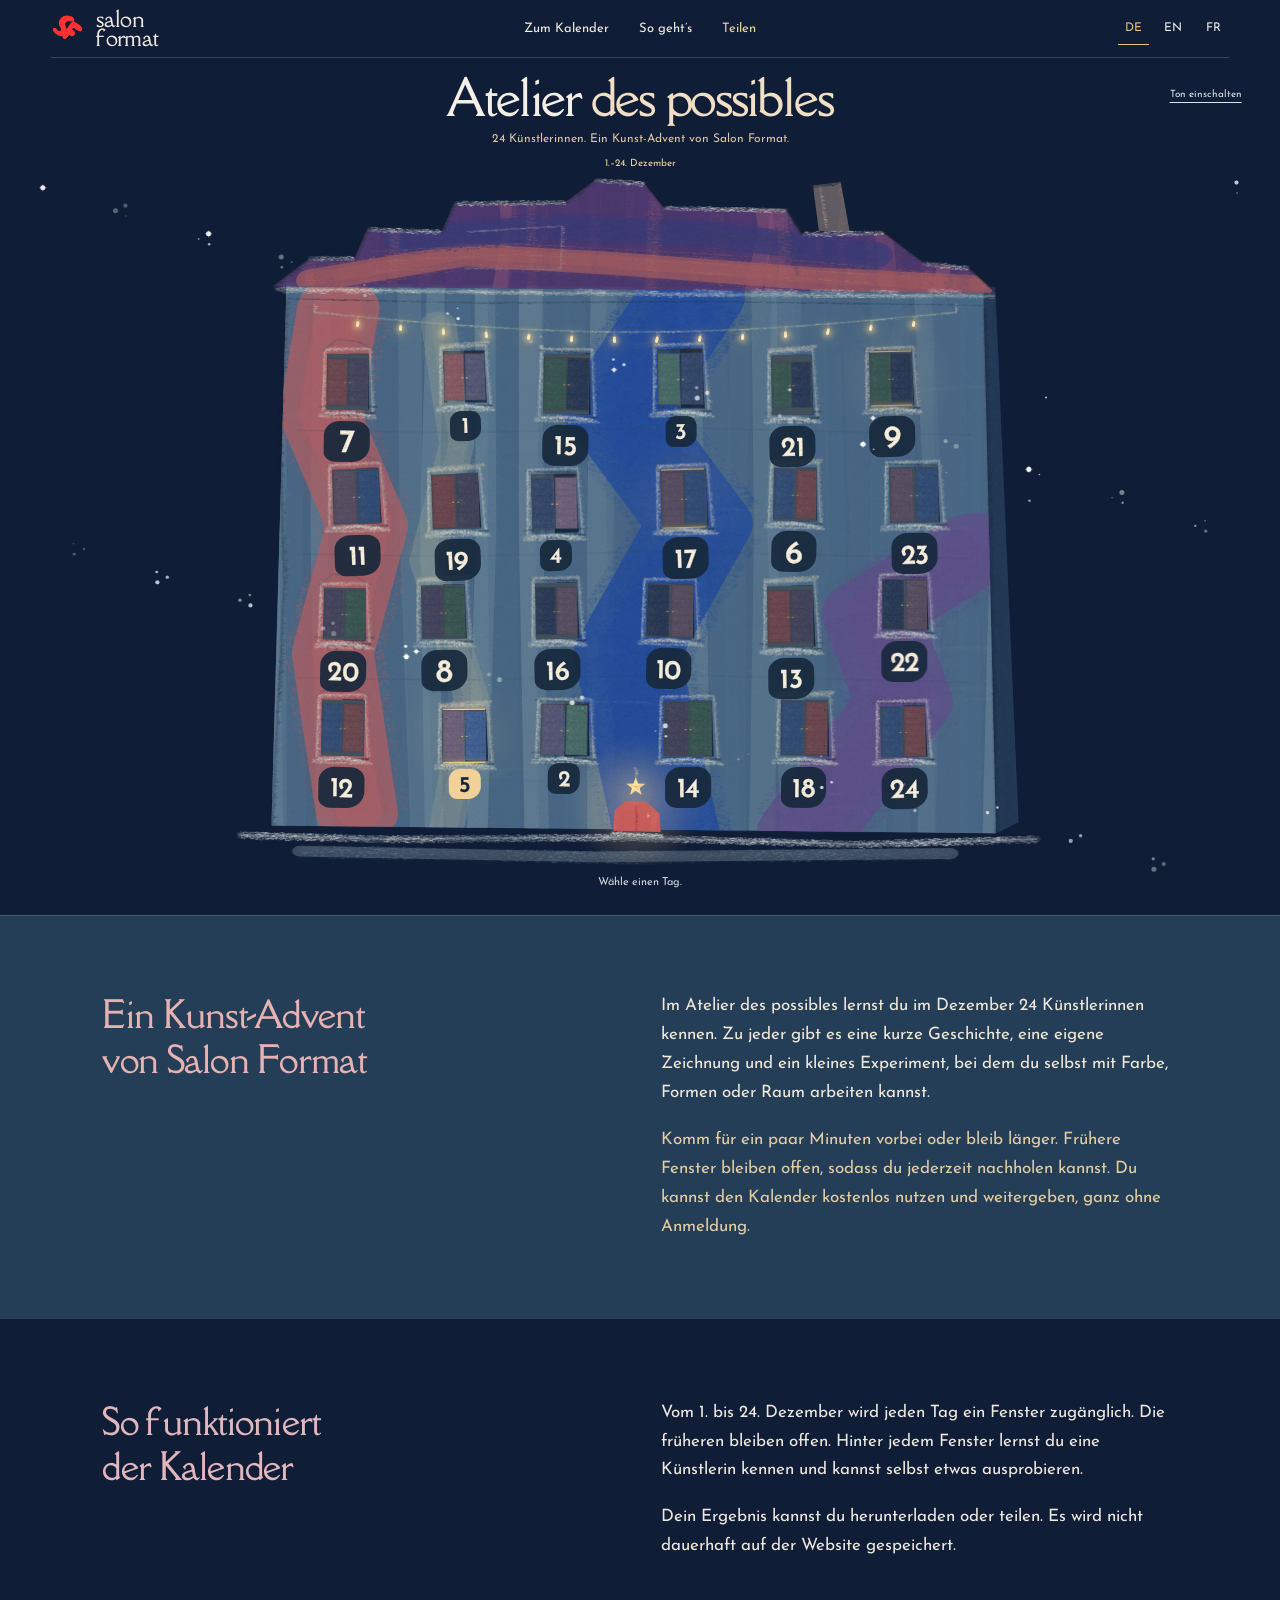
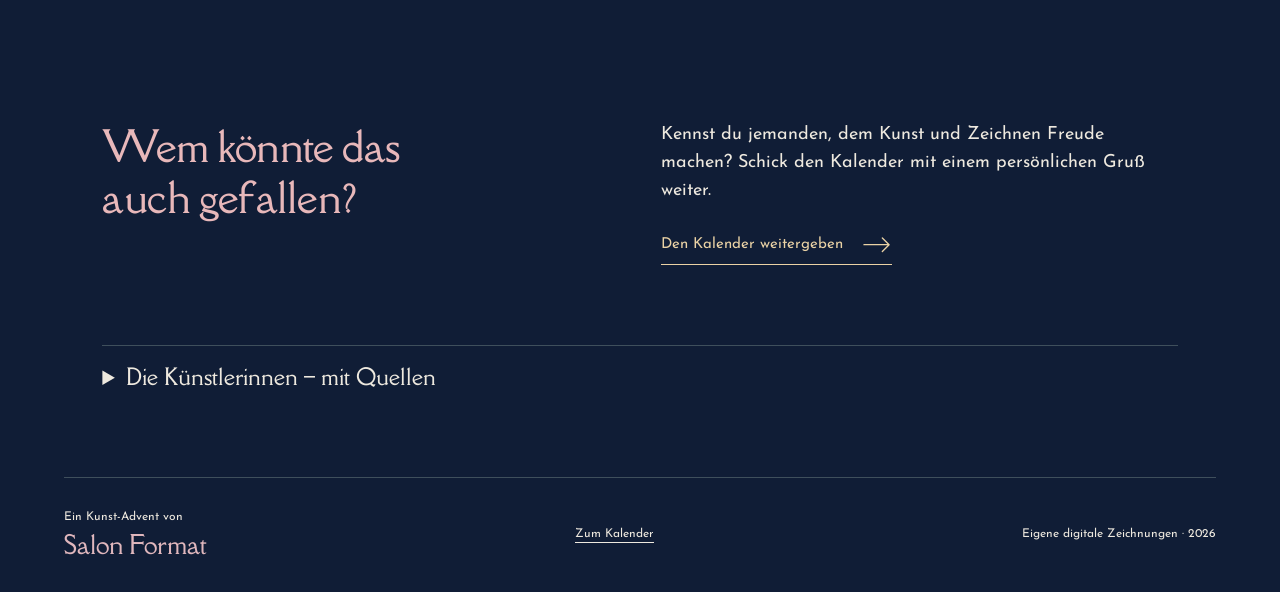
==== commit a2174d59: "Add direct calendar sharing, remove newsletter and refine chalk numerals" ====
--- a/index.html
+++ b/index.html
@@ -7,9 +7,9 @@
 <meta name="theme-color" content="#101d36">
 <link rel="preload" href="assets/della-respira.ttf" as="font" type="font/ttf" crossorigin>
 <link rel="preload" href="assets/josefin-sans.ttf" as="font" type="font/ttf" crossorigin>
-<link rel="icon" href="assets/salon-mark.png"><link rel="stylesheet" href="style.css?v=35">
-<script src="artists.js?v=35" defer></script><script src="content.js?v=35" defer></script><script src="illustrations.js?v=35" defer></script><script src="public-space.js?v=35" defer></script><script src="memory-room.js?v=35" defer></script><script src="exercises.js?v=35" defer></script><script src="atmosphere.js?v=35" defer></script><script src="night-house.js?v=35" defer></script><script src="app.js?v=35" defer></script>
-<link rel="stylesheet" href="experience.css?v=35">
+<link rel="icon" href="assets/salon-mark.png"><link rel="stylesheet" href="style.css?v=39">
+<script src="artists.js?v=39" defer></script><script src="content.js?v=39" defer></script><script src="illustrations.js?v=39" defer></script><script src="public-space.js?v=39" defer></script><script src="memory-room.js?v=39" defer></script><script src="exercises.js?v=39" defer></script><script src="atmosphere.js?v=39" defer></script><script src="night-house.js?v=39" defer></script><script src="app.js?v=39" defer></script>
+<link rel="stylesheet" href="experience.css?v=39">
 </head><body>
 <a class="skip" href="#main">Zum Inhalt</a><header class="masthead"></header>
 <main id="main"><noscript>Bitte aktiviere JavaScript, um die Türen zu öffnen. / Please enable JavaScript. / Veuillez activer JavaScript.</noscript></main>
--- a/experience.css
+++ b/experience.css
@@ -120,3 +120,6 @@
 @media(prefers-reduced-motion:reduce){.garland-lights i{animation:none!important}}
 
 @media(max-width:650px){.night-house .door:after{content:"";position:absolute;inset:-3px -5px;background:transparent}}
+.door-number svg{display:block;height:1em;width:auto;overflow:visible}.night-house .door-number{line-height:1;padding-top:.35cqw;padding-bottom:.35cqw}.idea.why{background:#253e57;position:relative}.idea.why h2{color:#e6b2b2;max-width:16ch}.idea.why p{color:#f0e9da}.idea.why p+p{color:#e3cda3}.share-section h2{color:#e8b8ba}.masthead nav a:last-child{color:#ecd5a1}
+.direct-share{display:flex;flex-wrap:wrap;gap:12px}.direct-share [hidden]{display:none}.direct-share .button{min-height:46px;display:inline-flex;align-items:center;justify-content:center;text-align:center;text-decoration:none}.share-form{max-width:700px}.email-share-form{display:grid;gap:13px;margin:24px 0;padding:24px 0;border-top:1px solid #adc0cc55;border-bottom:1px solid #adc0cc55}.email-share-form input{width:100%;min-width:0;min-height:46px;padding:11px 14px;background:#f2eddf;color:#23394f;border:1px solid #a8b7ba;border-radius:0}.email-share-form .button{justify-self:start}.share-page .small{font-size:13px;line-height:1.6;color:#e1d8c6}.share-page .share-form>label{font-size:15px}.share-page .button{background:#e8c68e;color:#19324c;border-color:#e8c68e}.share-page .button.secondary{background:#f0e8d8;color:#253e57;border-color:#f0e8d8}.share-page textarea{max-width:100%;min-width:0}.share-page h1{color:#e5b5b7}@media(max-width:650px){.direct-share .button{flex:1 1 130px}.email-share-form .button{width:100%;justify-self:stretch}.email-share-form{padding:20px 0;margin:17px 0}}
+.share-page .small{color:#40566a}.share-page h1{color:#8c4e65}.email-share-form{border-color:#98a7b266}.share-page .share-form>label,.email-share-form>label{color:#29435b}
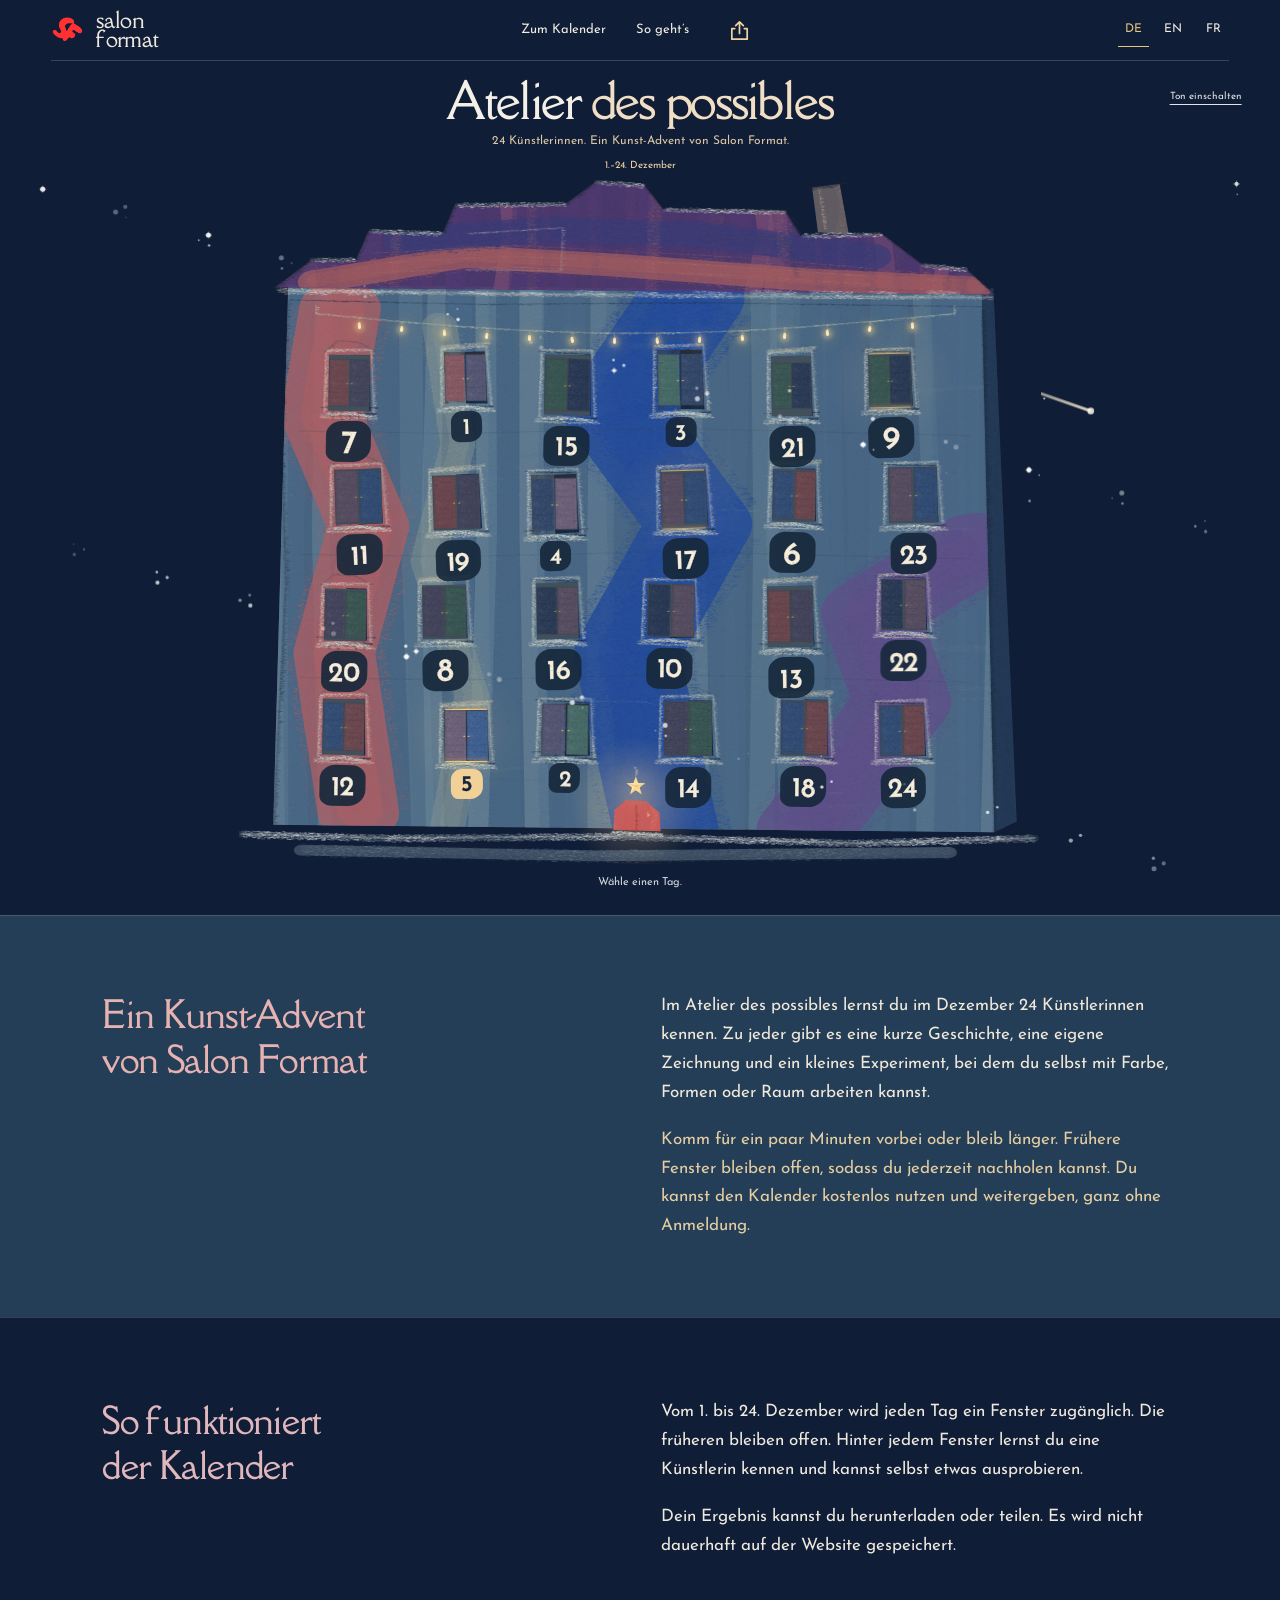
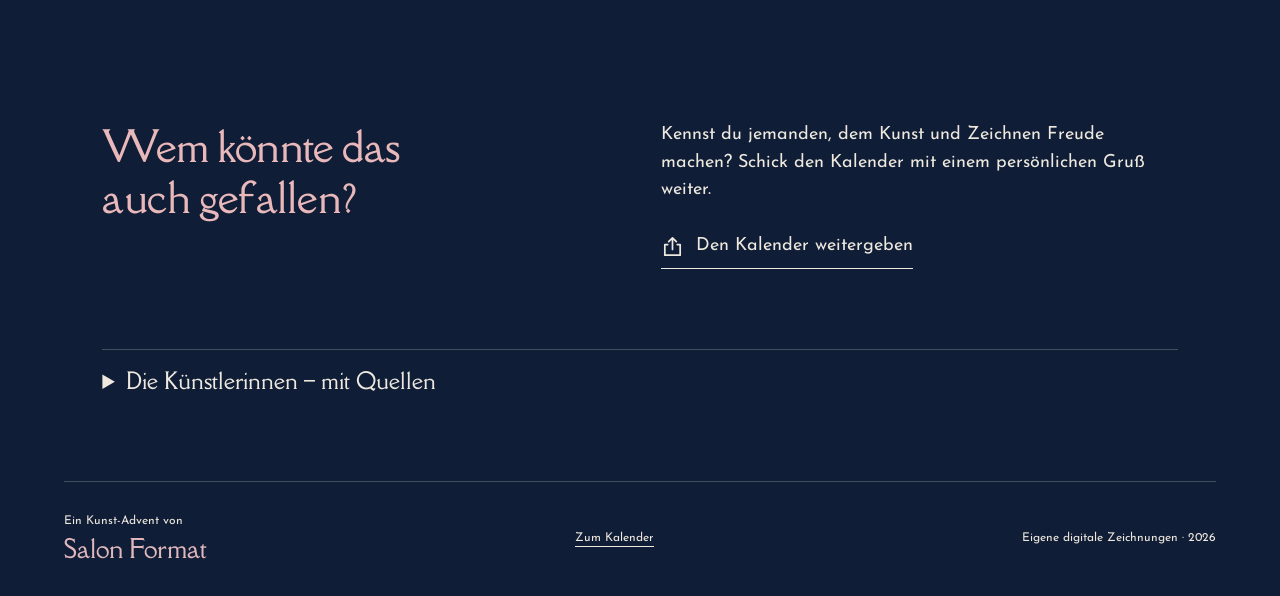
==== commit f547f2cf: "Simplify calendar sharing to one native share icon" ====
--- a/index.html
+++ b/index.html
@@ -7,9 +7,9 @@
 <meta name="theme-color" content="#101d36">
 <link rel="preload" href="assets/della-respira.ttf" as="font" type="font/ttf" crossorigin>
 <link rel="preload" href="assets/josefin-sans.ttf" as="font" type="font/ttf" crossorigin>
-<link rel="icon" href="assets/salon-mark.png"><link rel="stylesheet" href="style.css?v=39">
-<script src="artists.js?v=39" defer></script><script src="content.js?v=39" defer></script><script src="illustrations.js?v=39" defer></script><script src="public-space.js?v=39" defer></script><script src="memory-room.js?v=39" defer></script><script src="exercises.js?v=39" defer></script><script src="atmosphere.js?v=39" defer></script><script src="night-house.js?v=39" defer></script><script src="app.js?v=39" defer></script>
-<link rel="stylesheet" href="experience.css?v=39">
+<link rel="icon" href="assets/salon-mark.png"><link rel="stylesheet" href="style.css?v=40">
+<script src="artists.js?v=40" defer></script><script src="content.js?v=40" defer></script><script src="illustrations.js?v=40" defer></script><script src="public-space.js?v=40" defer></script><script src="memory-room.js?v=40" defer></script><script src="exercises.js?v=40" defer></script><script src="atmosphere.js?v=40" defer></script><script src="night-house.js?v=40" defer></script><script src="app.js?v=40" defer></script>
+<link rel="stylesheet" href="experience.css?v=40">
 </head><body>
 <a class="skip" href="#main">Zum Inhalt</a><header class="masthead"></header>
 <main id="main"><noscript>Bitte aktiviere JavaScript, um die Türen zu öffnen. / Please enable JavaScript. / Veuillez activer JavaScript.</noscript></main>
--- a/experience.css
+++ b/experience.css
@@ -123,3 +123,4 @@
 .door-number svg{display:block;height:1em;width:auto;overflow:visible}.night-house .door-number{line-height:1;padding-top:.35cqw;padding-bottom:.35cqw}.idea.why{background:#253e57;position:relative}.idea.why h2{color:#e6b2b2;max-width:16ch}.idea.why p{color:#f0e9da}.idea.why p+p{color:#e3cda3}.share-section h2{color:#e8b8ba}.masthead nav a:last-child{color:#ecd5a1}
 .direct-share{display:flex;flex-wrap:wrap;gap:12px}.direct-share [hidden]{display:none}.direct-share .button{min-height:46px;display:inline-flex;align-items:center;justify-content:center;text-align:center;text-decoration:none}.share-form{max-width:700px}.email-share-form{display:grid;gap:13px;margin:24px 0;padding:24px 0;border-top:1px solid #adc0cc55;border-bottom:1px solid #adc0cc55}.email-share-form input{width:100%;min-width:0;min-height:46px;padding:11px 14px;background:#f2eddf;color:#23394f;border:1px solid #a8b7ba;border-radius:0}.email-share-form .button{justify-self:start}.share-page .small{font-size:13px;line-height:1.6;color:#e1d8c6}.share-page .share-form>label{font-size:15px}.share-page .button{background:#e8c68e;color:#19324c;border-color:#e8c68e}.share-page .button.secondary{background:#f0e8d8;color:#253e57;border-color:#f0e8d8}.share-page textarea{max-width:100%;min-width:0}.share-page h1{color:#e5b5b7}@media(max-width:650px){.direct-share .button{flex:1 1 130px}.email-share-form .button{width:100%;justify-self:stretch}.email-share-form{padding:20px 0;margin:17px 0}}
 .share-page .small{color:#40566a}.share-page h1{color:#8c4e65}.email-share-form{border-color:#98a7b266}.share-page .share-form>label,.email-share-form>label{color:#29435b}
+.calendar-share-icon{display:inline-flex;align-items:center;justify-content:center;min-width:40px;min-height:40px;padding:7px;color:#edd3a2;border:0}.calendar-share-icon svg,.calendar-share-link svg{width:23px;height:23px;flex:none}.calendar-share-icon:hover{color:#fff3d9}.calendar-share-icon:focus-visible{outline:2px solid #ecd09c;outline-offset:3px}.calendar-share-link{display:inline-flex;align-items:center;gap:12px;text-align:left;font:inherit}.masthead nav{align-items:center}.calendar-share-link svg{stroke:none}
